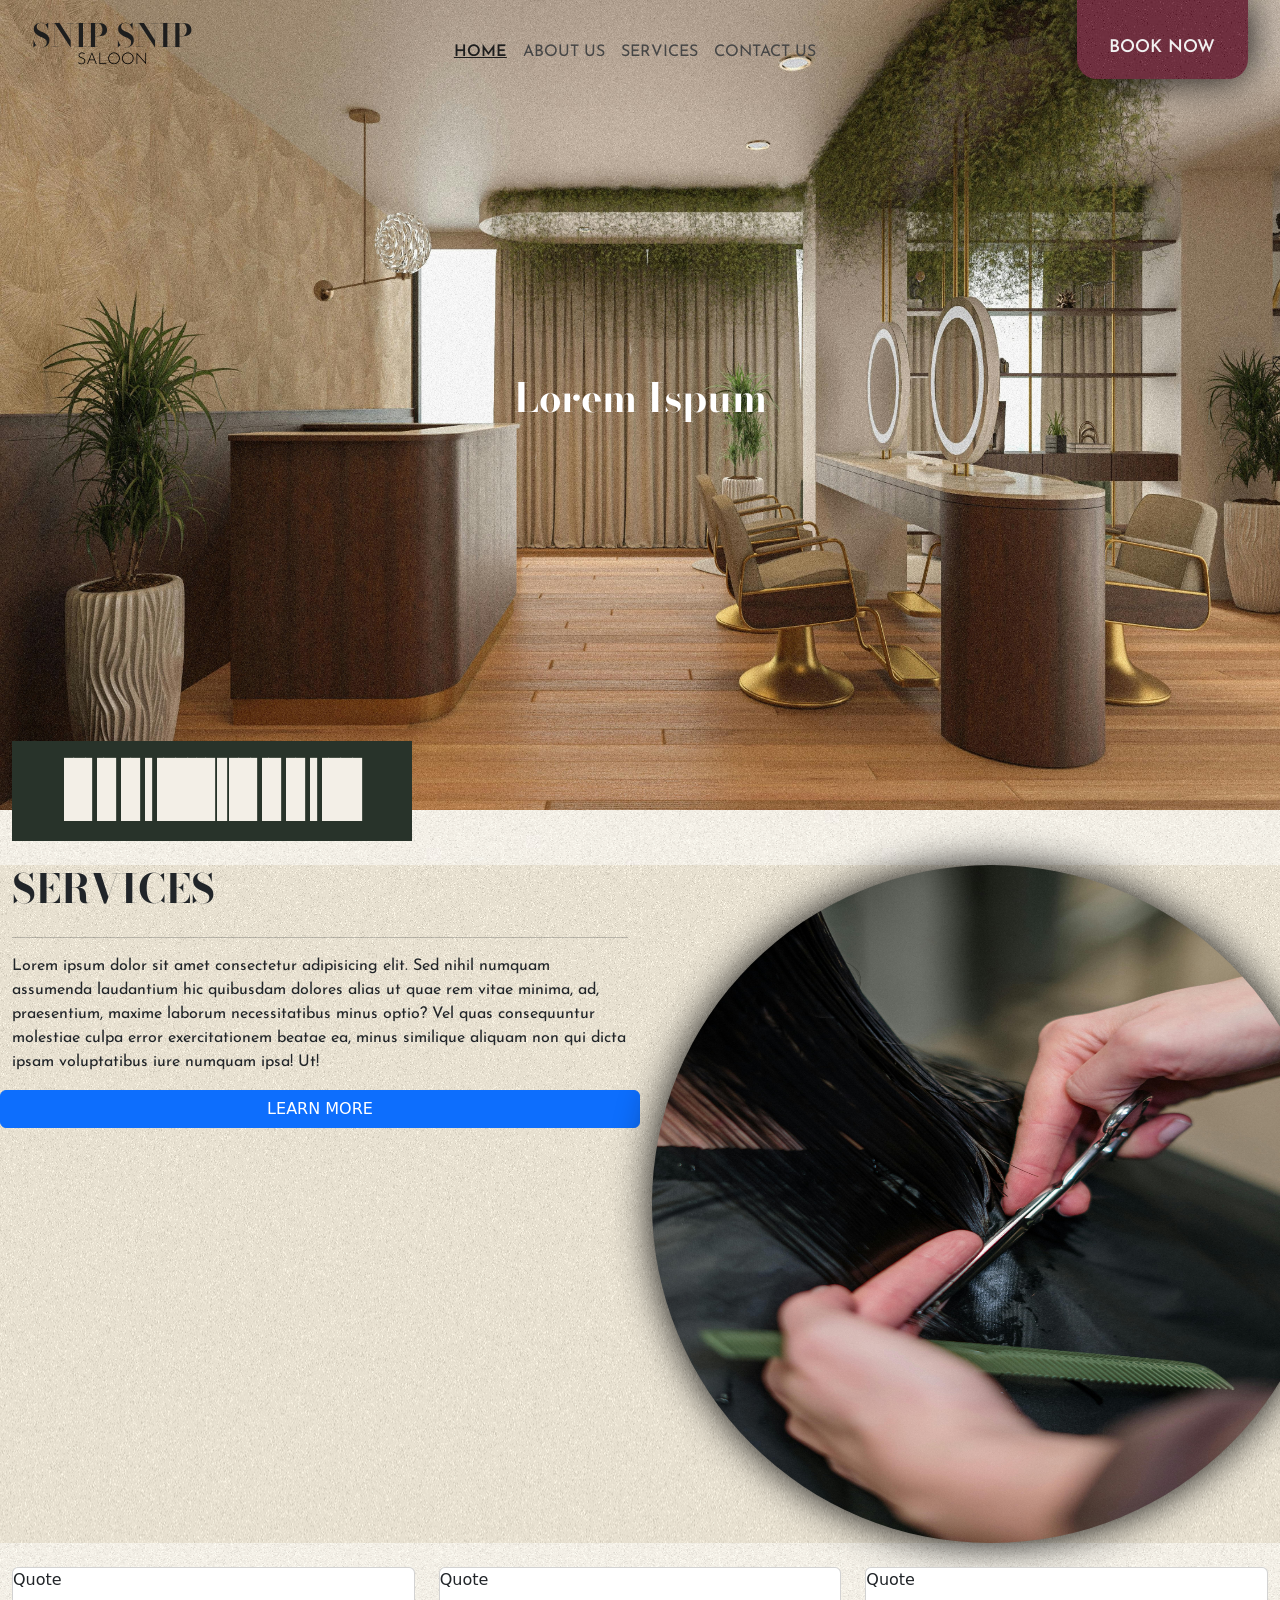
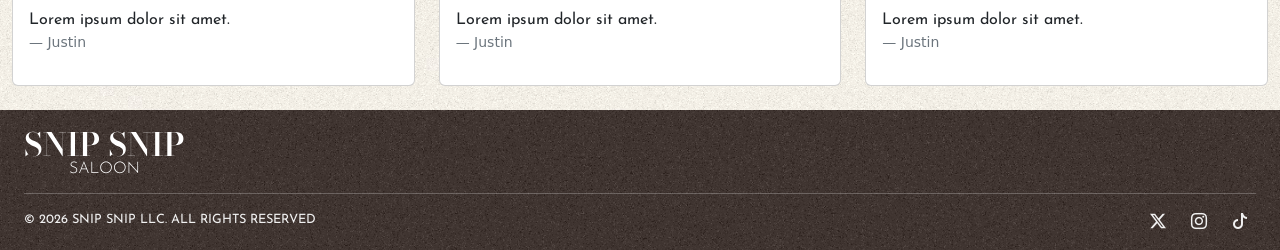
==== index.html @ 1d24a6b3 "Inital Commit" ====
<!-- Justin D. Grumal 240005134 -->
<!DOCTYPE html>
<html lang="en">
<head>
    <meta charset="UTF-8">
    <meta name="viewport" content="width=device-width, initial-scale=1.0">
    <title>Snip Snip - Home</title>
    <!-- Bootstrap  CDN -->
    <link rel="stylesheet" href="https://cdn.jsdelivr.net/npm/bootstrap@5.3.8/dist/css/bootstrap.min.css" integrity="sha384-sRIl4kxILFvY47J16cr9ZwB07vP4J8+LH7qKQnuqkuIAvNWLzeN8tE5YBujZqJLB" crossorigin="anonymous">
    <script src="https://cdn.jsdelivr.net/npm/bootstrap@5.3.8/dist/js/bootstrap.bundle.min.js" integrity="sha384-FKyoEForCGlyvwx9Hj09JcYn3nv7wiPVlz7YYwJrWVcXK/BmnVDxM+D2scQbITxI" crossorigin="anonymous"></script>
    <link rel="stylesheet" href="https://cdn.jsdelivr.net/npm/bootstrap-icons@1.13.1/font/bootstrap-icons.min.css">
    <!-- Stylesheets -->
    <link rel="stylesheet" href="./CSS/universalStylesheet.css">
    <link rel="stylesheet" href="./CSS/indexStylesheet.css">
    <!-- Google Font -->
    <link rel="stylesheet" href='https://fonts.googleapis.com/css?family=Josefin Sans'>
    <link href="https://fonts.googleapis.com/css2?family=Bodoni+Moda:ital,opsz,wght@0,6..96,400..900;1,6..96,400..900&family=Libre+Barcode+128&family=Mozilla+Headline:wght@200..700&display=swap" rel="stylesheet">
    <!-- JavaScript -->
    <script src="./JavaScript/setNav.js"></script>
</head>
<body>
    <!-- Navbar -->
    <nav class="navbar navbar-expand-lg sticky-top" id="navigationBar"></nav>
    <!-- Content -->
    <div class="container-fluid">
        <div class="row">
            <div class="col-12" id="banner">
                <h1 style="color: white;">Lorem Ispum</h1>
            </div>
        </div>
        <br>  
        <div class="row">
            <div class="col-12">
                <div id="barcodeContainer">
                    <h1 id="barcode">SNIP SNIP</h1>
                </div>
            </div>
        </div>
        <br>
        <div class="row rowBg">
            <div class="col-6">
                <div class="row">
                    <h1>SERVICES</h1>
                </div>
                <hr>
                <div class="row">
                    <p>Lorem ipsum dolor sit amet consectetur adipisicing elit. Sed nihil numquam assumenda laudantium hic quibusdam dolores alias ut quae rem vitae minima, ad, praesentium, maxime laborum necessitatibus minus optio? Vel quas consequuntur molestiae culpa error exercitationem beatae ea, minus similique aliquam non qui dicta ipsam voluptatibus iure numquam ipsa! Ut!</p>
                </div>
                <div class="row">
                    <button type="button" class="btn btn-primary">LEARN MORE</button>
                </div>
            </div>  
            <div class="col-6">
                <img src="./CSS/Images/serviceImg.jpg" class="rounded-circle" id="serviceImg">
            </div>
        </div>
        <br>
        <div class="row">
            <div class="col-4">
                <div class="card">
                    <div class="card-heaeder">Quote</div>
                    <div class="card-body">
                        <figure>
                            <blockquote class="blockquote">
                                <p>Lorem ipsum dolor sit amet.</p>
                            </blockquote>
                            <figcaption class="blockquote-footer">Justin</figcaption>
                        </figure>
                    </div>
                </div>
            </div>
            <div class="col-4">
                <div class="card">
                    <div class="card-heaeder">Quote</div>
                    <div class="card-body">
                        <figure>
                            <blockquote class="blockquote">
                                <p>Lorem ipsum dolor sit amet.</p>
                            </blockquote>
                            <figcaption class="blockquote-footer">Justin</figcaption>
                        </figure>
                    </div>
                </div>
            </div>
            <div class="col-4">
                <div class="card">
                    <div class="card-heaeder">Quote</div>
                    <div class="card-body">
                        <figure>
                            <blockquote class="blockquote">
                                <p>Lorem ipsum dolor sit amet.</p>
                            </blockquote>
                            <figcaption class="blockquote-footer">Justin</figcaption>
                        </figure>
                    </div>
                </div>
            </div>
        </div>
        <br>
        <div class="row rowBg">
            <div class="col-12">
                
            </div>
        </div>
        <!-- Footer -->
        <div class="row">
            <footer id="footer"></footer>
        </div>
    </div>
</body>
</html>
---- CSS/universalStylesheet.css ----
/* Justin D. Grumal 240005134 */
html, body{
    overflow-x: hidden;
}
body{
    background-color: #F3EFE7;
    background-image: url(./Images/bg.jpg);
    background-repeat: repeat;
}
::-webkit-scrollbar {
    display: none;
}
p, .nav-link{
    font-family: 'Josefin Sans';
    font-size: 1rem;
}
h1, h2, h3, h4, h5, h6{
    font-family: 'Bodoni Moda';
}
h1{
    font-size: 2.5rem;
    font-weight: bold;
}
.white{
    color: #f1f1f1;
}
/* Navigation bar */
.navbar{
    padding-top: 0px;
}
.navbar-brand{
    margin: 0px;
    padding-left: 20px;
}
#navLinks{
    padding-top: 25px;
}
.nav-link{
    color: #464646;
    text-align: center;
}
.nav-link:hover{
    color: #1e1e1e;
    text-decoration: underline;
}
#bookNow{
    color: #f1f1f1;
    font-size: 1.1rem;
    font-weight: 600;
    background-color: #702F3E;
    background-image: url(./Images/bg2.jpg);
    background-repeat: none;
    filter: drop-shadow(0px 0px 20px #080808);
    border-radius: 0px 0px 20px 20px;
    padding: 35px 32.685px 18px 32.685px;
}
/* Offcanvas */
.offcanvas{
    background-color: #F3EFE7;
    background-image: url(./Images/bg.jpg);
    background-repeat: repeat;
}
.offcanvas:not(.show){
    background-image: none;
}
.navbar-toggler, .navbar-toggler::after, .btn-close, .btn-close::after{
    border: none !important;
    box-shadow: none !important;
    outline: none !important;
}
/* Footer */
footer{
    background-color: #403531;
    background-image: url(./Images/bg3.jpg);
    background-size: cover;
    position: absolute;
    left: 0;
    right: 0;
    width: 100%;
    padding-top: 10px;
}
#footerLogo{
    float: left;
}
#footerText{
    font-size: 0.8rem;
}
.footer-item{
    display: inline;
    list-style: none;
    padding-right: 20px;
}
/* Animation */
.fadeExit{
    animation: fadeExit;
    animation-timeline: view();
    animation-range: exit;
}
@keyframes fadeExit{
    from {scale: 1; opacity: 1;}
    to {scale: 0.8; opacity: 0;}
}
.offcanvas-top {
    height: 40vh !important;
}
/* Media Query */
@media (max-width: 600px) {
    body{
        padding: 0px;
    }
}
---- CSS/indexStylesheet.css ----
/* Justin D. Grumal 240005134 */
body{
    background-image: url(./Images/bannerIndex_L.jpg), url(./Images/bg.jpg);
    background-repeat: no-repeat, repeat;
    background-size: 100vw 90vh;
}
#home{
    color: #1e1e1e;
    font-weight: 600;
    text-decoration: underline;
} 
#banner{
    display: flex;
    height: 70vh; 
    align-items: center; 
    justify-content: center; 
}
#barcodeContainer{
    background-color: #28332A;
    width: 400px;
    height: 100px;
    text-align: center;
    padding-top: 10px;
}
#barcode{
    font-family: "Libre Barcode 128";
    font-size: 100px;
    color: #F3EFE7;
}
.rowBg{
    background-color: #E8E0D1;
    background-image: url(./Images/bg4.jpg);
    background-repeat: repeat;
}
#serviceImg{
    width: 110%;
    height: auto;
    aspect-ratio: 1/1;
    filter: drop-shadow(0px 0px 20px #080808);
}
@media (max-width: 600px) {
    body{
        background-image: url(./Images/bannerIndex_SM.jpg);
        background-repeat: no-repeat;
        background-size: 100vw 90vh;
    }
}
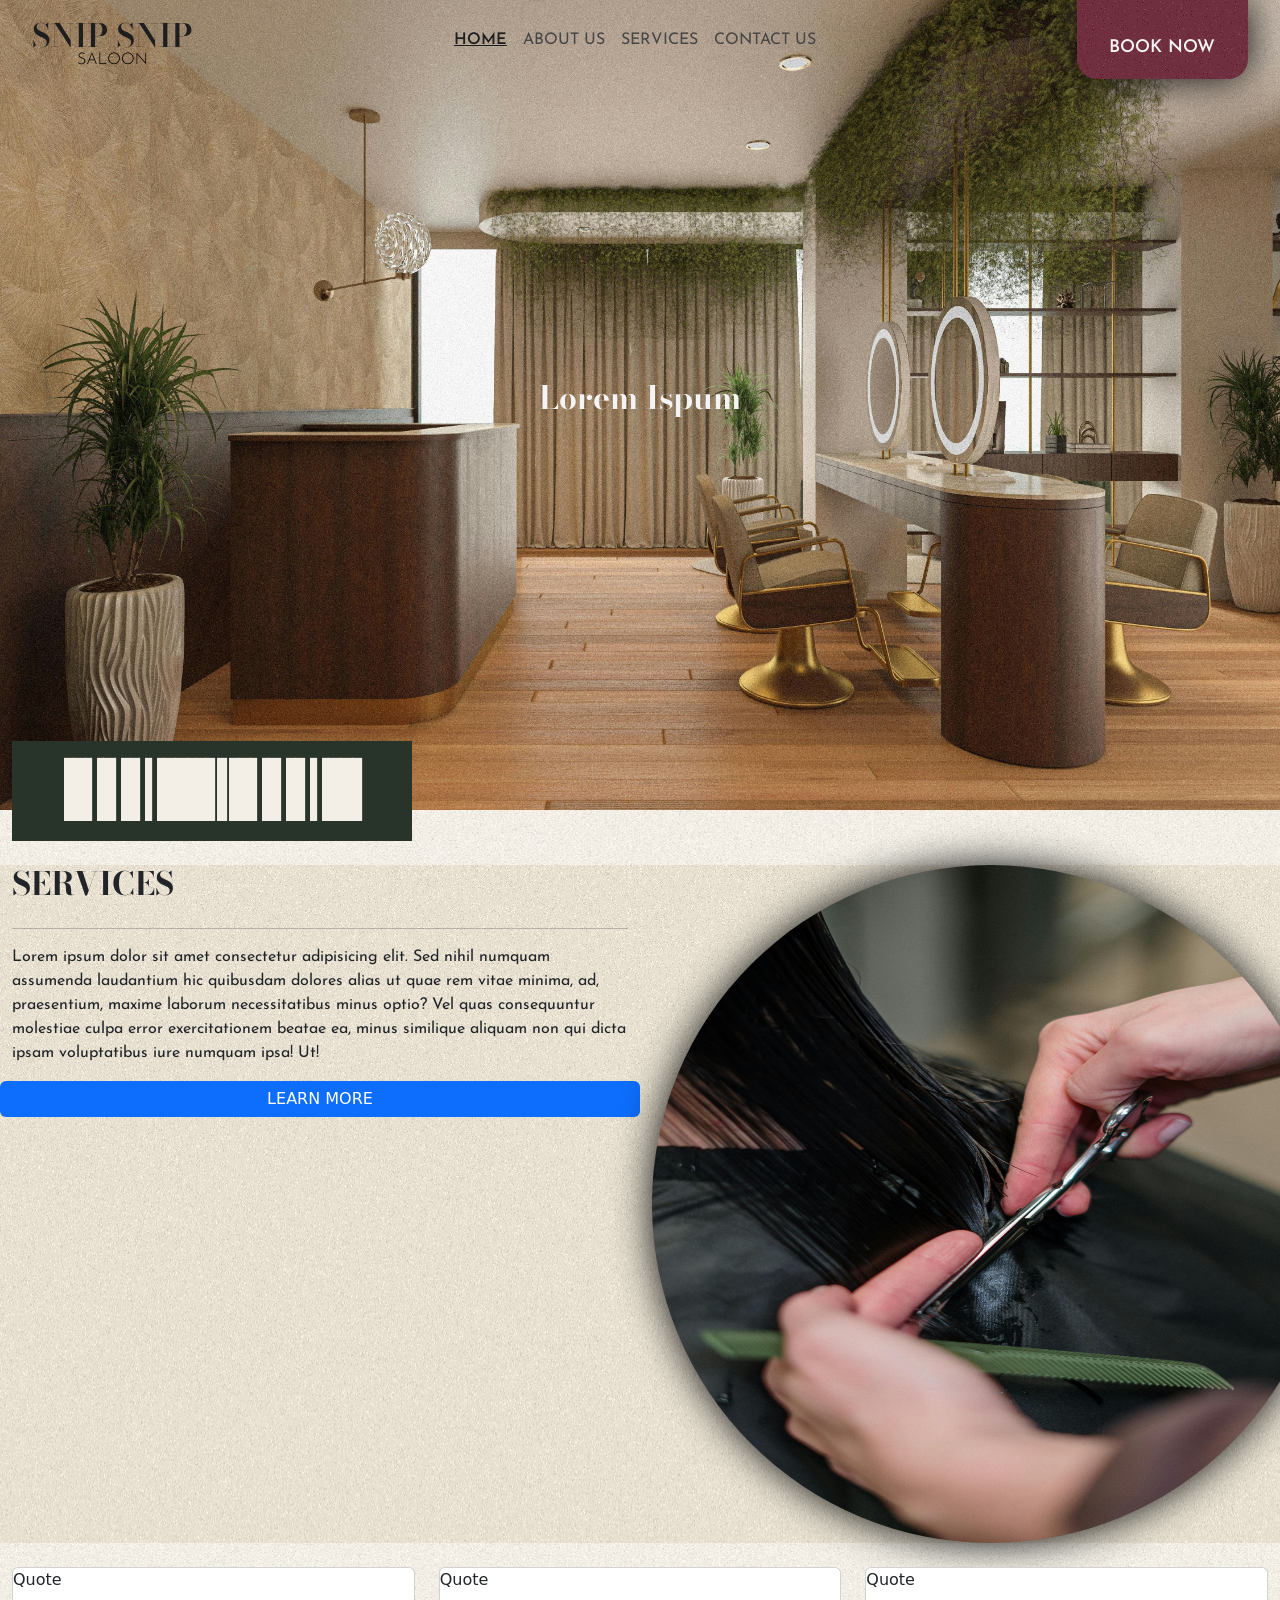
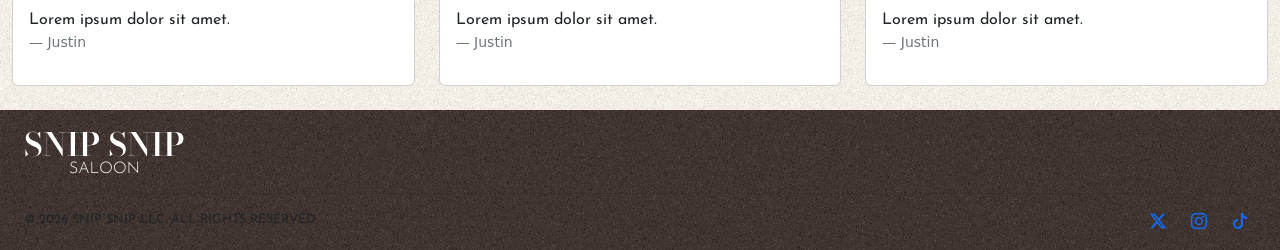
==== commit feae83b8: "Added root elements in css" ====
--- a/index.html
+++ b/index.html
@@ -5,6 +5,7 @@
     <meta charset="UTF-8">
     <meta name="viewport" content="width=device-width, initial-scale=1.0">
     <title>Snip Snip - Home</title>
+    <link rel="icon" type="FavIcon" href="./CSS/Images/FavIcon.svg">
     <!-- Bootstrap  CDN -->
     <link rel="stylesheet" href="https://cdn.jsdelivr.net/npm/bootstrap@5.3.8/dist/css/bootstrap.min.css" integrity="sha384-sRIl4kxILFvY47J16cr9ZwB07vP4J8+LH7qKQnuqkuIAvNWLzeN8tE5YBujZqJLB" crossorigin="anonymous">
     <script src="https://cdn.jsdelivr.net/npm/bootstrap@5.3.8/dist/js/bootstrap.bundle.min.js" integrity="sha384-FKyoEForCGlyvwx9Hj09JcYn3nv7wiPVlz7YYwJrWVcXK/BmnVDxM+D2scQbITxI" crossorigin="anonymous"></script>
@@ -25,7 +26,7 @@
     <div class="container-fluid">
         <div class="row">
             <div class="col-12" id="banner">
-                <h1 style="color: white;">Lorem Ispum</h1>
+                <h1 class="whiteText">Lorem Ispum</h1>
             </div>
         </div>
         <br>  
--- a/CSS/universalStylesheet.css
+++ b/CSS/universalStylesheet.css
@@ -1,59 +1,97 @@
 /* Justin D. Grumal 240005134 */
-html, body{
-    overflow-x: hidden;
+/* Custom Variables */
+:root{
+    /* Colours */
+    --textColour: #1e1e1e;
+    --textColourInactive: #464646;
+    --textColourWhite: #f4f4f4;
+    --backgroundColour: #f3efe7;
+    --primaryColour: #702f3e;
+    --secondaryColour: #403531;
+    --accentColour: #28332a;
+    --shadowColour: #323232;
+    /* Font Size */
+    --fontBase: 1rem;
+    --fontLg: 2rem;
+    --fontXlg: 3rem;
+    /* Font Family */
+    --fontFmHeading: "Bodoni Moda";
+    --fontFmText: "Josefin Sans"
+}
+/* Disables Scrollbar */
+::-webkit-scrollbar {
+    display: none;
 }
 body{
-    background-color: #F3EFE7;
+    background-color: var(--backgroundColour);
     background-image: url(./Images/bg.jpg);
     background-repeat: repeat;
 }
-::-webkit-scrollbar {
-    display: none;
+/* Center column */
+.center{
+    display: flex;
+    justify-content: center; /* Horizontal centering */
+    align-items: center;     /* Vertical centering */
 }
+
+/* Font */
 p, .nav-link{
-    font-family: 'Josefin Sans';
-    font-size: 1rem;
+    font-family: var(--fontFmText);
+    font-size: var(--fontBase);
 }
 h1, h2, h3, h4, h5, h6{
-    font-family: 'Bodoni Moda';
+    font-family: var(--fontFmHeading);
+    font-weight: bold;
 }
 h1{
-    font-size: 2.5rem;
-    font-weight: bold;
+    font-size: var(--fontLg);
 }
-.white{
-    color: #f1f1f1;
+.whiteText{
+    color: var(--textColourWhite);
 }
+
+/* Button */
+.btn {
+   border: none !important;
+}
+.btn:focus, .btn:active {
+   outline: none !important;
+   box-shadow: none !important;
+}
+
 /* Navigation bar */
-.navbar{
+/* Nav Container */
+.navbar{ 
     padding-top: 0px;
 }
+/* Nav Logo */
 .navbar-brand{
     margin: 0px;
-    padding-left: 20px;
-}
-#navLinks{
-    padding-top: 25px;
+    padding: 0px 0px 0px 20px;
 }
 .nav-link{
-    color: #464646;
+    color: var(--textColourInactive);
     text-align: center;
+    display: inline-block;
 }
 .nav-link:hover{
-    color: #1e1e1e;
+    color: var(--textColour);
     text-decoration: underline;
 }
 #bookNow{
-    color: #f1f1f1;
+    background-color: var(--primaryColour);
+    background-image: url(./Images/bg2.jpg);
+    background-repeat: none;
+    
+    color: var(--textColourWhite);
     font-size: 1.1rem;
     font-weight: 600;
-    background-color: #702F3E;
-    background-image: url(./Images/bg2.jpg);
-    background-repeat: none;
+    
     filter: drop-shadow(0px 0px 20px #080808);
     border-radius: 0px 0px 20px 20px;
     padding: 35px 32.685px 18px 32.685px;
 }
+
 /* Offcanvas */
 .offcanvas{
     background-color: #F3EFE7;
@@ -68,6 +106,7 @@
     box-shadow: none !important;
     outline: none !important;
 }
+
 /* Footer */
 footer{
     background-color: #403531;
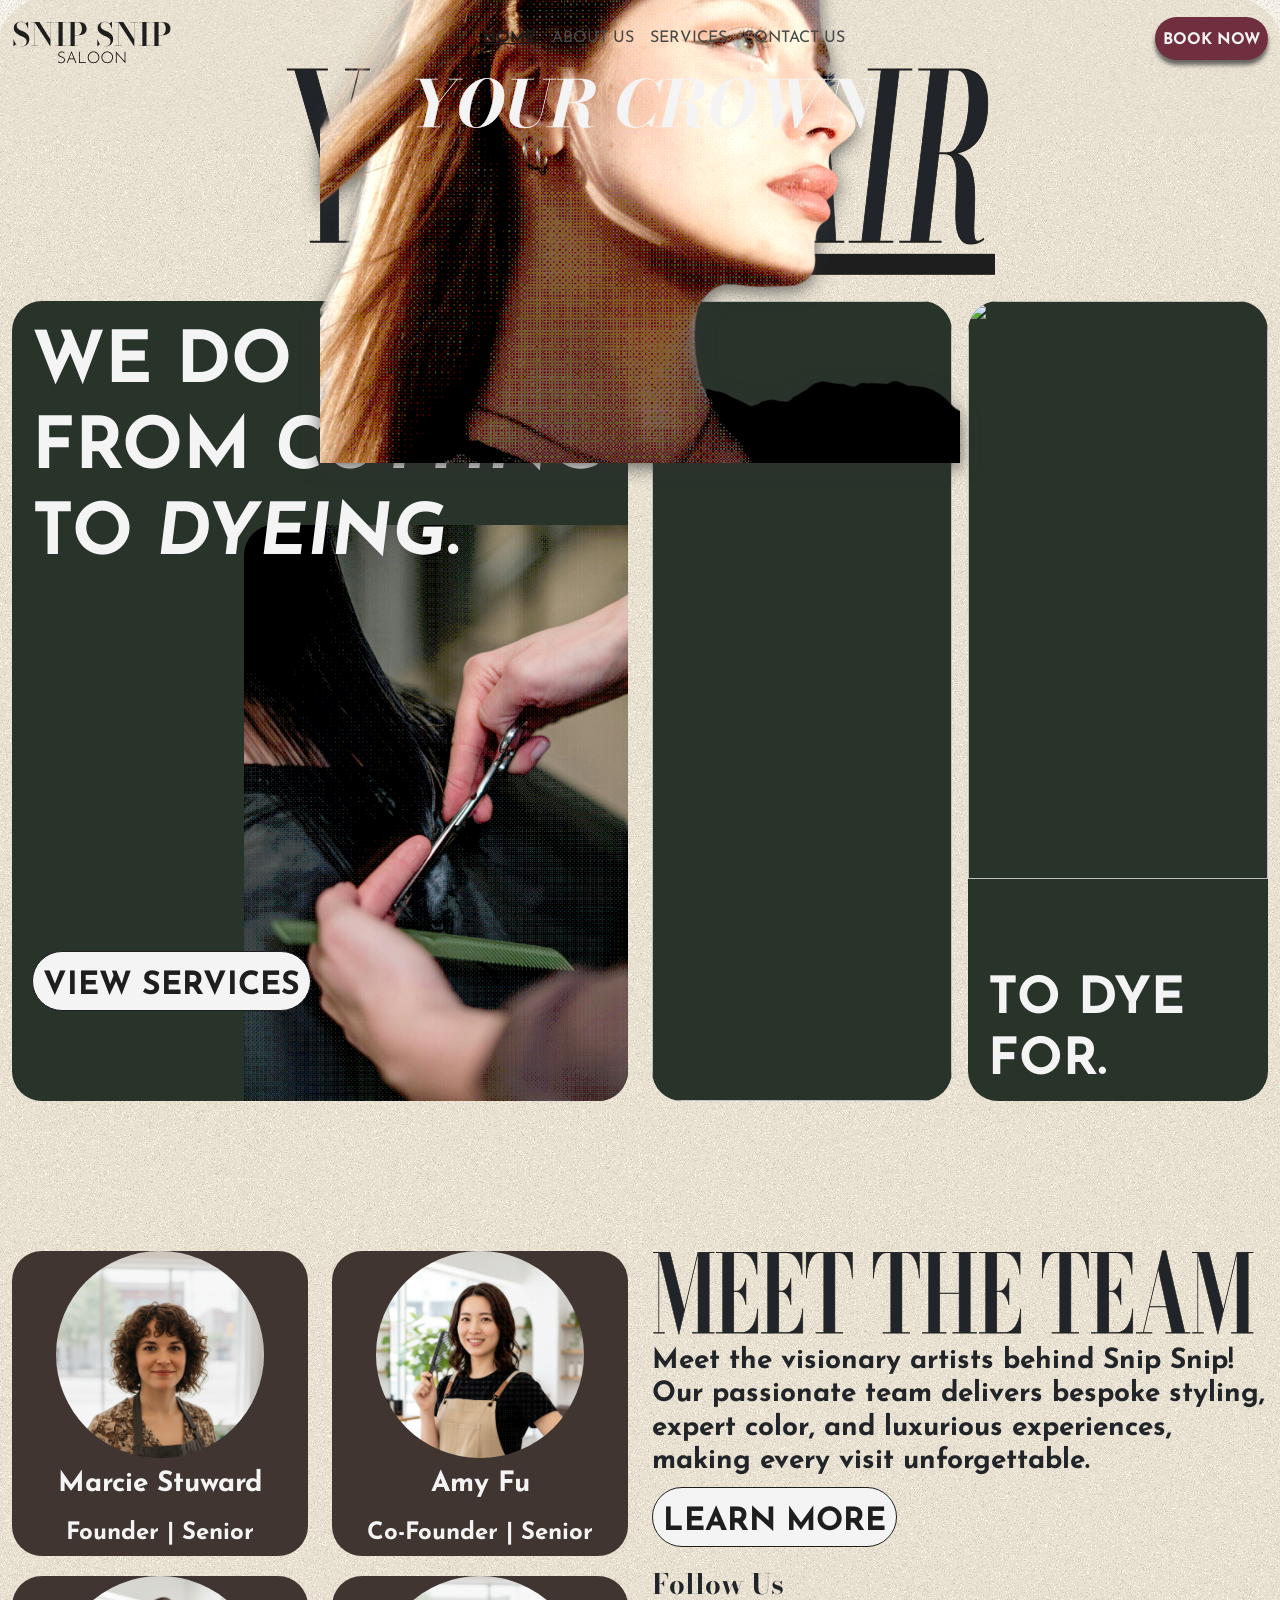
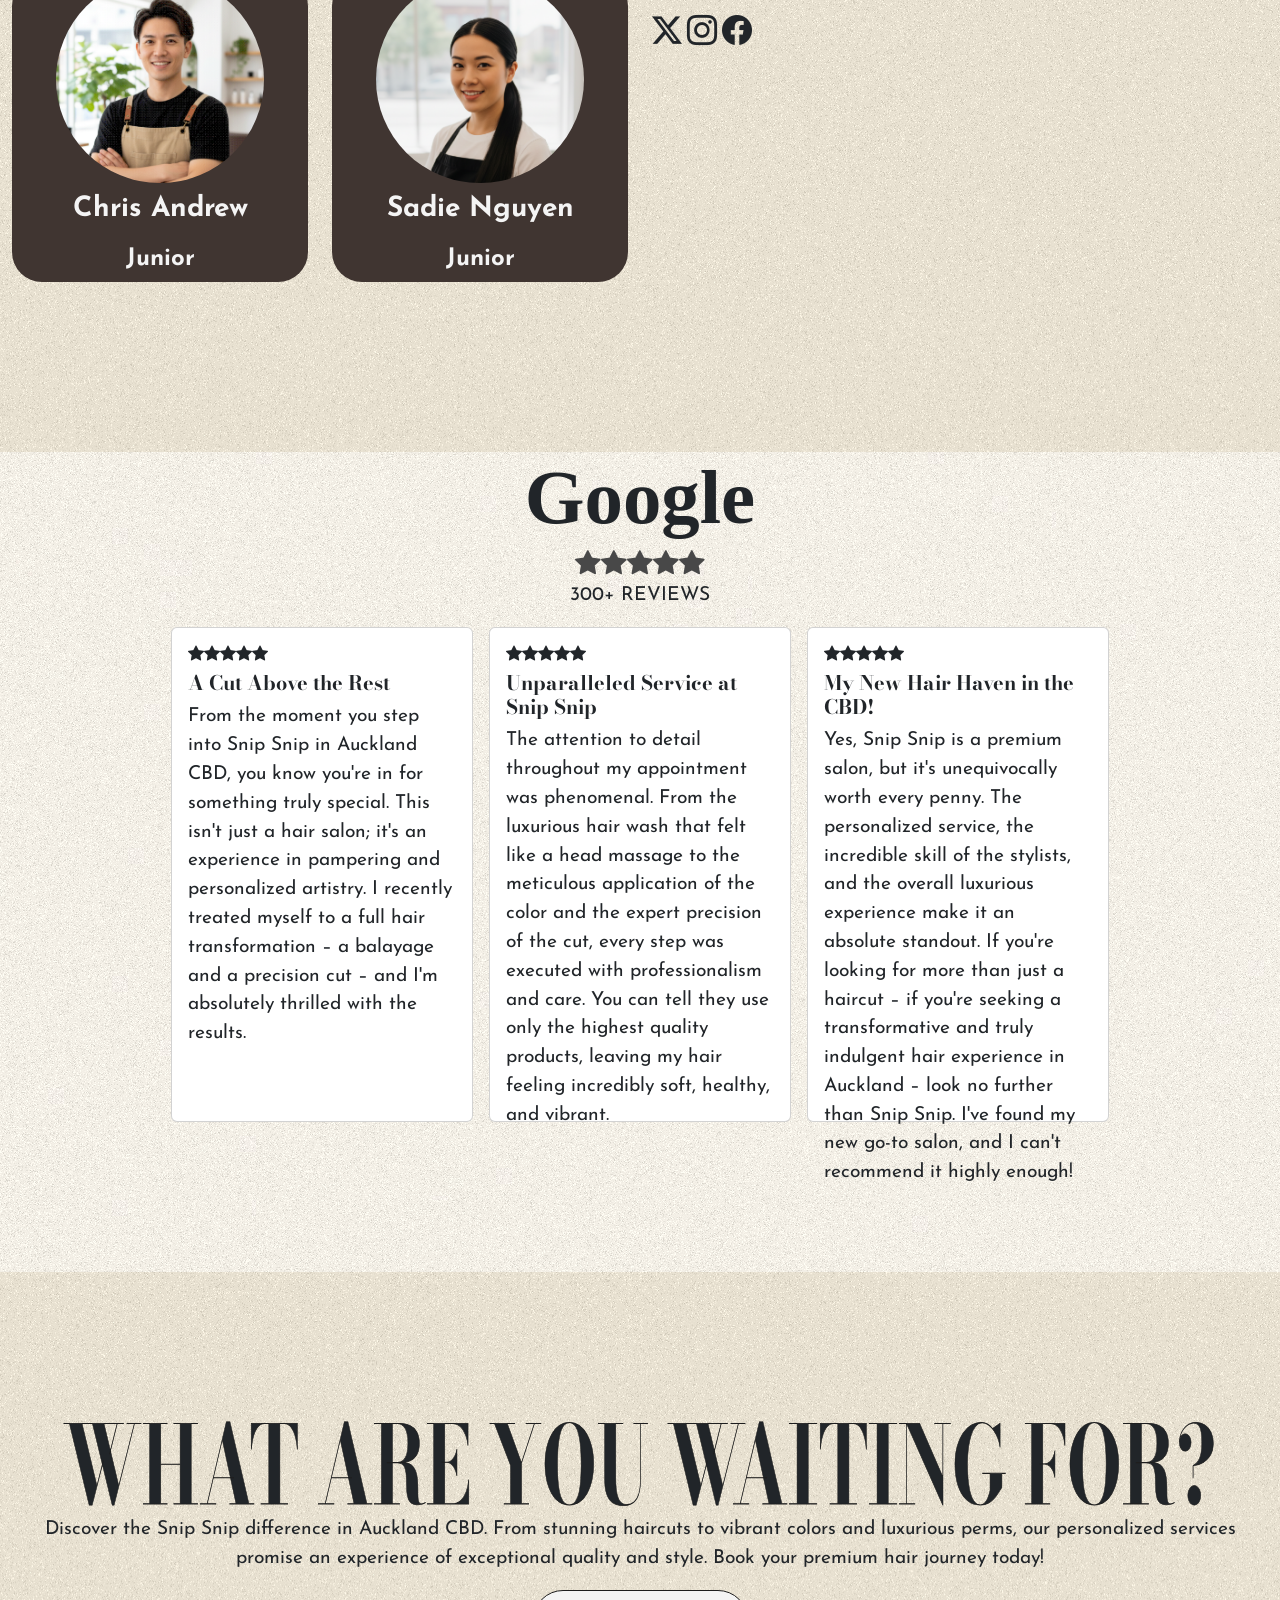
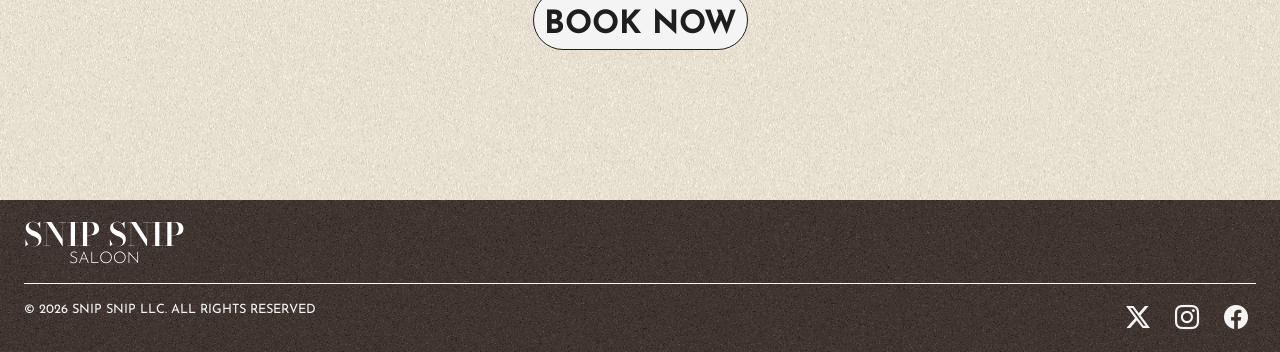
==== commit fd8d8175: "Added more pages" ====
--- a/index.html
+++ b/index.html
@@ -10,97 +10,161 @@
     <link rel="stylesheet" href="https://cdn.jsdelivr.net/npm/bootstrap@5.3.8/dist/css/bootstrap.min.css" integrity="sha384-sRIl4kxILFvY47J16cr9ZwB07vP4J8+LH7qKQnuqkuIAvNWLzeN8tE5YBujZqJLB" crossorigin="anonymous">
     <script src="https://cdn.jsdelivr.net/npm/bootstrap@5.3.8/dist/js/bootstrap.bundle.min.js" integrity="sha384-FKyoEForCGlyvwx9Hj09JcYn3nv7wiPVlz7YYwJrWVcXK/BmnVDxM+D2scQbITxI" crossorigin="anonymous"></script>
     <link rel="stylesheet" href="https://cdn.jsdelivr.net/npm/bootstrap-icons@1.13.1/font/bootstrap-icons.min.css">
+    <!-- JQuery CDN -->
+    <script src="https://ajax.googleapis.com/ajax/libs/jquery/3.7.1/jquery.min.js"></script>
+    <!-- Google Font -->
+    <link rel="stylesheet" href='https://fonts.googleapis.com/css?family=Josefin Sans'>
+    <link href="https://fonts.googleapis.com/css2?family=Bodoni+Moda:ital,opsz,wght@0,6..96,400..900;1,6..96,400..900&family=Libre+Barcode+128&family=Mozilla+Headline:wght@200..700&display=swap" rel="stylesheet">
+    <link href="https://fonts.googleapis.com/css2?family=Google+Sans:ital,opsz,wght@0,17..18,400..700;1,17..18,400..700&family=Mozilla+Headline:wght@200..700&display=swap" rel="stylesheet">
     <!-- Stylesheets -->
     <link rel="stylesheet" href="./CSS/universalStylesheet.css">
     <link rel="stylesheet" href="./CSS/indexStylesheet.css">
-    <!-- Google Font -->
-    <link rel="stylesheet" href='https://fonts.googleapis.com/css?family=Josefin Sans'>
-    <link href="https://fonts.googleapis.com/css2?family=Bodoni+Moda:ital,opsz,wght@0,6..96,400..900;1,6..96,400..900&family=Libre+Barcode+128&family=Mozilla+Headline:wght@200..700&display=swap" rel="stylesheet">
     <!-- JavaScript -->
     <script src="./JavaScript/setNav.js"></script>
+    <script src="./JavaScript/hideNav.js"></script>
 </head>
 <body>
     <!-- Navbar -->
-    <nav class="navbar navbar-expand-lg sticky-top" id="navigationBar"></nav>
+    <nav class="navbar navbar-expand-lg sticky-top autohide" id="navigationBar"></nav> 
     <!-- Content -->
     <div class="container-fluid">
+        <!-- Banner -->
         <div class="row">
-            <div class="col-12" id="banner">
-                <h1 class="whiteText">Lorem Ispum</h1>
-            </div>
-        </div>
-        <br>  
-        <div class="row">
-            <div class="col-12">
-                <div id="barcodeContainer">
-                    <h1 id="barcode">SNIP SNIP</h1>
+            <div class="col-12 center" id="bannerContainer">
+                <img src="./CSS/Images/heroBg.png" class="animationZoom"> 
+                <img src="./CSS/Images/heroFg.png" class="animationZoom" id="fg">
+                <div id="backdrop">
+                    <img src="./CSS/Images/bg4.jpg">
+                </div>
+                <div id="heroTextContainer">
+                    <h1 class="text-uppercase animationZoom" id="heroText">Your <span id="heroTextDecal">hair</span></h1>
+                </div>
+                <div id="heroTextContainer2">
+                    <h1 class="text-uppercase animationZoom" id="heroText2">Your crown</h1>
                 </div>
             </div>
         </div>
-        <br>
-        <div class="row rowBg">
-            <div class="col-6">
-                <div class="row">
-                    <h1>SERVICES</h1>
-                </div>
-                <hr>
-                <div class="row">
-                    <p>Lorem ipsum dolor sit amet consectetur adipisicing elit. Sed nihil numquam assumenda laudantium hic quibusdam dolores alias ut quae rem vitae minima, ad, praesentium, maxime laborum necessitatibus minus optio? Vel quas consequuntur molestiae culpa error exercitationem beatae ea, minus similique aliquam non qui dicta ipsam voluptatibus iure numquam ipsa! Ut!</p>
-                </div>
-                <div class="row">
-                    <button type="button" class="btn btn-primary">LEARN MORE</button>
-                </div>
-            </div>  
-            <div class="col-6">
-                <img src="./CSS/Images/serviceImg.jpg" class="rounded-circle" id="serviceImg">
-            </div>
-        </div>
-        <br>
-        <div class="row">
-            <div class="col-4">
-                <div class="card">
-                    <div class="card-heaeder">Quote</div>
-                    <div class="card-body">
-                        <figure>
-                            <blockquote class="blockquote">
-                                <p>Lorem ipsum dolor sit amet.</p>
-                            </blockquote>
-                            <figcaption class="blockquote-footer">Justin</figcaption>
-                        </figure>
-                    </div>
+        <!-- Services -->
+        <div class="row gy-3" id="serviceContainer">
+            <div class="col-md-6 animationFade">
+                <div class="serviceCard">
+                    <h1 class="text-uppercase serviceCardText">We do it all. From <span class="fst-italic">cutting</span> to <span class="fst-italic">dyeing</span>.</h1>
+                    <button class="text-uppercase" id="serviceBtn">View services</button>
+                    <img src="./CSS/Images/s.png" id="serviceImg">
                 </div>
             </div>
-            <div class="col-4">
-                <div class="card">
-                    <div class="card-heaeder">Quote</div>
-                    <div class="card-body">
-                        <figure>
-                            <blockquote class="blockquote">
-                                <p>Lorem ipsum dolor sit amet.</p>
-                            </blockquote>
-                            <figcaption class="blockquote-footer">Justin</figcaption>
-                        </figure>
-                    </div>
-                </div>
-            </div>
-            <div class="col-4">
-                <div class="card">
-                    <div class="card-heaeder">Quote</div>
-                    <div class="card-body">
-                        <figure>
-                            <blockquote class="blockquote">
-                                <p>Lorem ipsum dolor sit amet.</p>
-                            </blockquote>
-                            <figcaption class="blockquote-footer">Justin</figcaption>
-                        </figure>
+            <div class="col-md-6 animationFade">
+                <div class="row gx-3">
+                    <div class="col-6">
+                        <div class="serviceCard">
+                            <h1 class="text-uppercase"></h1>
+                            <img src="./CSS/Images/serviceImg2.png" id="serviceImg2">
+                        </div>
+                    </div>  
+                    <div class="col-6">
+                        <div class="serviceCard">
+                            <h2 class="text-uppercase serviceCardText" id="serviceCardText3">To dye for.</h2>
+                            <img src="./CSS/Images/serviceImg3.png" id="serviceImg3"> 
+                        </div>
                     </div>
                 </div>
             </div>
         </div>
-        <br>
-        <div class="row rowBg">
-            <div class="col-12">
-                
+        <!-- About Us -->
+        <div class="row gy-3" id="aboutusContainer">
+            <div class="col-md-6 animationFade">
+                <div class="row">
+                    <div class="col-6">
+                        <div class="aboutusCard centerCol">
+                            <img src="./CSS/Images/marcieHairdresser.png" class="rounded-circle aboutusImg">
+                            <h3 class="aboutusText">Marcie Stuward</h3>
+                            <h4 class="aboutusText">Founder | Senior</h4>
+                        </div>
+                    </div>
+                    <div class="col-6">
+                        <div class="aboutusCard centerCol">
+                            <img src="./CSS/Images/amyHairdresser.png" class="rounded-circle aboutusImg">
+                            <h3 class="aboutusText">Amy Fu</h3>
+                            <h4 class="aboutusText">Co-Founder | Senior</h4>
+                        </div>
+                    </div>
+                </div>
+                <div class="row">
+                    <div class="col-6">
+                        <div class="aboutusCard centerCol">
+                            <img src="./CSS/Images/chrisHairdresser.png" class="rounded-circle aboutusImg">
+                            <h3 class="aboutusText">Chris Andrew</h3>
+                            <h4 class="aboutusText">Junior</h4>
+                        </div>
+                    </div>
+                    <div class="col-6">
+                        <div class="aboutusCard centerCol">
+                            <img src="./CSS/Images/sadieHairdresser.png" class="rounded-circle aboutusImg">
+                            <h3 class="aboutusText">Sadie Nguyen</h3>
+                            <h4 class="aboutusText">Junior</h4>
+                        </div>    
+                    </div>
+                </div>
+            </div>
+            <div class="col-md-6 animationFade" id="aboutUsContentContainer">
+                <h1 class="text-uppercase thicker stretch">Meet the team</h1>
+                <h3 id="aboutusText">Meet the visionary artists behind Snip Snip! Our passionate team delivers bespoke styling, expert color, and luxurious experiences, making every visit unforgettable.</h3>
+                <button class="text-uppercase button">Learn more</button>
+                <div id="mediaContainer">
+                    <h3>Follow Us</h3>
+                    <i class="bi bi-twitter-x logo"></i>
+                    <i class="bi bi-instagram logo"></i>
+                    <i class="bi bi-facebook logo"></i>
+                </div>
+            </div>
+        </div>
+        <!-- Reviews -->
+        <div class="row" id="reviewContainer">
+            <div class="col-12 animationFade">
+                <div class="centerCol">
+                    <h1 id="googleLogo">Google</h1>
+                    <span class="star"><i class="bi bi-star-fill"></i><i class="bi bi-star-fill"></i><i class="bi bi-star-fill"></i><i class="bi bi-star-fill"></i><i class="bi bi-star-fill"></i></span>
+                    <p class="text-uppercase">300+ reviews</p>
+                </div>
+                <div class="row g-3 center">
+                    <div class="col-lg-3">
+                        <div class="card">
+                            <div class="card-body">
+                                <h6 class="card-title"><i class="bi bi-star-fill"></i><i class="bi bi-star-fill"></i><i class="bi bi-star-fill"></i><i class="bi bi-star-fill"></i><i class="bi bi-star-fill"></i></h6>
+                                <h5>A Cut Above the Rest</h5>
+                                <p class="card-text">From the moment you step into Snip Snip in Auckland CBD, you know you're in for something truly special. This isn't just a hair salon; it's an experience in pampering and personalized artistry. I recently treated myself to a full hair transformation – a balayage and a precision cut – and I'm absolutely thrilled with the results.</p>
+                            </div>
+                        </div>
+                    </div>
+                    <div class="col-lg-3">
+                        <div class="card">
+                            <div class="card-body">
+                                <h6 class="card-title"><i class="bi bi-star-fill"></i><i class="bi bi-star-fill"></i><i class="bi bi-star-fill"></i><i class="bi bi-star-fill"></i><i class="bi bi-star-fill"></i></h6>
+                                <h5>Unparalleled Service at Snip Snip</h5>
+                                <p class="card-text">The attention to detail throughout my appointment was phenomenal. From the luxurious hair wash that felt like a head massage to the meticulous application of the color and the expert precision of the cut, every step was executed with professionalism and care. You can tell they use only the highest quality products, leaving my hair feeling incredibly soft, healthy, and vibrant.</p>
+                            </div>
+                        </div>
+                    </div>
+                    <div class="col-lg-3">
+                        <div class="card">
+                            <div class="card-body">
+                                <h6 class="card-title"><i class="bi bi-star-fill"></i><i class="bi bi-star-fill"></i><i class="bi bi-star-fill"></i><i class="bi bi-star-fill"></i><i class="bi bi-star-fill"></i></h6>
+                                <h5>My New Hair Haven in the CBD!   </h5>
+                                <p class="card-text">Yes, Snip Snip is a premium salon, but it's unequivocally worth every penny. The personalized service, the incredible skill of the stylists, and the overall luxurious experience make it an absolute standout. If you're looking for more than just a haircut – if you're seeking a transformative and truly indulgent hair experience in Auckland – look no further than Snip Snip. I've found my new go-to salon, and I can't recommend it highly enough!</p>
+                            </div>
+                        </div>
+                    </div>
+                </div>
+            </div>
+        </div>
+        <!-- Call to Action -->
+        <div class="row" id="coaContainer">
+            <div class="col-12 animationFade">
+                <div class="centerCol">
+                    <h1 class="text-uppercase thicker stretch">What are you waiting for?</h1>
+                    <p style="text-align: center;"> Discover the Snip Snip difference in Auckland CBD. From stunning haircuts to vibrant colors and luxurious perms, our personalized services promise an experience of exceptional quality and style. Book your premium hair journey today!</p>
+                    <button class="text-uppercase button">Book Now</button>
+                </div>
             </div>
         </div>
         <!-- Footer -->
@@ -108,5 +172,7 @@
             <footer id="footer"></footer>
         </div>
     </div>
+    </div>
+    
 </body>
 </html>
--- a/CSS/universalStylesheet.css
+++ b/CSS/universalStylesheet.css
@@ -1,18 +1,20 @@
 /* Justin D. Grumal 240005134 */
-/* Custom Variables */
+/* Custom Variables */  
 :root{
     /* Colours */
     --textColour: #1e1e1e;
-    --textColourInactive: #464646;
+    --textColourInactive: #484848;
     --textColourWhite: #f4f4f4;
     --backgroundColour: #f3efe7;
+    --backgroundVariant1Colour: #E8E0D1;
     --primaryColour: #702f3e;
     --secondaryColour: #403531;
     --accentColour: #28332a;
-    --shadowColour: #323232;
+    --shadowColour: #323232b5;
     /* Font Size */
-    --fontBase: 1rem;
-    --fontLg: 2rem;
+    --fontBase: clamp(1rem,1.5vw,1.5rem);
+    --fontMd: clamp(30px, 4vw, 10rem);
+    --fontLg: clamp(40px, 5.6vw, 10rem);
     --fontXlg: 3rem;
     /* Font Family */
     --fontFmHeading: "Bodoni Moda";
@@ -21,6 +23,14 @@
 /* Disables Scrollbar */
 ::-webkit-scrollbar {
     display: none;
+}
+html, body{
+    max-width: 100%;
+}
+@media (max-width: 600px) {
+    body{
+        padding: 0px;
+    }
 }
 body{
     background-color: var(--backgroundColour);
@@ -33,11 +43,20 @@
     justify-content: center; /* Horizontal centering */
     align-items: center;     /* Vertical centering */
 }
-
+.centerCol{
+    display: flex;
+    flex-direction: column;
+    justify-content: center; /* Horizontal centering */
+    align-items: center;     /* Vertical centering */
+}
+hr{
+    border: none;
+    border-top: 1px solid #fff;
+    opacity: 1;
+}
 /* Font */
 p, .nav-link{
     font-family: var(--fontFmText);
-    font-size: var(--fontBase);
 }
 h1, h2, h3, h4, h5, h6{
     font-family: var(--fontFmHeading);
@@ -46,31 +65,72 @@
 h1{
     font-size: var(--fontLg);
 }
+h2{
+    font-size: var(--fontMd);
+}
+p{
+    font-size: var(--fontBase);
+}
 .whiteText{
     color: var(--textColourWhite);
 }
-
+.thicker{
+    -webkit-text-stroke: .5px var(--textColour);
+}
+.whiteThicker{
+    -webkit-text-stroke: .5px var(--textColourWhite);
+}
+.stretch{
+    transform: scaleY(1.5);
+}
+.logo{
+    font-size: 30px;
+}
 /* Button */
+.button{
+    color: var(--textColour);
+    font-family: var(--fontFmText);
+    font-size: clamp(1rem,5vw,2rem);
+    font-weight: bold;
+
+    background-color: var(--textColourWhite);
+    border: 1px solid var(--textColour);
+    border-radius: 50px;
+    padding: 10px 10px 0px 10px;
+}
 .btn {
-   border: none !important;
+    border: none !important;
+    border-radius: 0.375rem;
+    transition: transform 0.1s ease-out;
 }
 .btn:focus, .btn:active {
-   outline: none !important;
-   box-shadow: none !important;
-}
+    outline: none !important;
+    box-shadow: none !important;
+}
+.btn:hover{
+    transform: scale(1.1);
+    transition: transform 0.3s ease-in;
+}   
 
 /* Navigation bar */
 /* Nav Container */
 .navbar{ 
-    padding-top: 0px;
+    padding-top: 10px;
 }
 /* Nav Logo */
 .navbar-brand{
     margin: 0px;
-    padding: 0px 0px 0px 20px;
+    padding: 0px;
+}
+#navbarLogo{
+    width: clamp(111.63px,26vw,10rem);
+    height: auto;
+    min-width: 111.63px;
+    min-height: 43px;
 }
 .nav-link{
     color: var(--textColourInactive);
+    font-size: 1rem;
     text-align: center;
     display: inline-block;
 }
@@ -79,6 +139,21 @@
     text-decoration: underline;
 }
 #bookNow{
+    background-color: var(--primaryColour);
+    color: var(--textColourWhite);
+    font-weight: bold;
+    border-radius: 30px;
+    filter: drop-shadow(0px 5px 2px var(--shadowColour));
+    padding: 11px 8px 8px 8px;
+    transition: transform 0.1s ease-out, filter 0.1s ease-out;
+}
+#bookNow:hover{
+    text-decoration: none;
+    filter: drop-shadow(0px 7px 4px var(--shadowColour));
+    transform: scale(1.05);
+    transition: transform 0.3s ease-in, filter 0.3s ease-in;
+}
+/* #bookNow{
     background-color: var(--primaryColour);
     background-image: url(./Images/bg2.jpg);
     background-repeat: none;
@@ -87,14 +162,14 @@
     font-size: 1.1rem;
     font-weight: 600;
     
-    filter: drop-shadow(0px 0px 20px #080808);
+    filter: drop-shadow(0px 0px 20px var(--shadowColour));
     border-radius: 0px 0px 20px 20px;
     padding: 35px 32.685px 18px 32.685px;
-}
+} */
 
 /* Offcanvas */
 .offcanvas{
-    background-color: #F3EFE7;
+    background-color: var(--backgroundColour);
     background-image: url(./Images/bg.jpg);
     background-repeat: repeat;
 }
@@ -106,10 +181,21 @@
     box-shadow: none !important;
     outline: none !important;
 }
-
+/* Navigation hide */
+.autohide {
+  width: 100%;
+  z-index: 1030; 
+  transition: transform 0.3s ease-in-out;
+}
+.scrolled-down {
+  transform: translateY(-100%);
+}
+.scrolled-up {
+  transform: translateY(0);
+}
 /* Footer */
 footer{
-    background-color: #403531;
+    background-color: var(--secondaryColour);
     background-image: url(./Images/bg3.jpg);
     background-size: cover;
     position: absolute;
@@ -118,8 +204,9 @@
     width: 100%;
     padding-top: 10px;
 }
-#footerLogo{
-    float: left;
+.footerIcon{
+    color: var(--textColourWhite);
+    font-size: 1.5rem;
 }
 #footerText{
     font-size: 0.8rem;
@@ -129,7 +216,17 @@
     list-style: none;
     padding-right: 20px;
 }
+
 /* Animation */
+.animationFade{
+    animation: fade;
+    animation-timeline: view();
+    animation-range: entry;
+}
+@keyframes fade{
+    from {scale: 0.8; opacity: 0;}
+    to {scale: 1; opacity: 1;}
+}
 .fadeExit{
     animation: fadeExit;
     animation-timeline: view();
@@ -139,12 +236,20 @@
     from {scale: 1; opacity: 1;}
     to {scale: 0.8; opacity: 0;}
 }
-.offcanvas-top {
-    height: 40vh !important;
-}
-/* Media Query */
-@media (max-width: 600px) {
-    body{
-        padding: 0px;
-    }
-}+
+.animationZoom {
+  animation: fade 1s ease-out forwards;
+}
+
+@keyframes zoomIn {
+  from {
+    transform: scale(0);
+    opacity: 0;
+  }
+  to {
+    transform: scale(1);
+    opacity: 1;
+  }
+}
+
+
--- a/CSS/indexStylesheet.css
+++ b/CSS/indexStylesheet.css
@@ -1,48 +1,181 @@
 /* Justin D. Grumal 240005134 */
-body{
-    background-image: url(./Images/bannerIndex_L.jpg), url(./Images/bg.jpg);
-    background-repeat: no-repeat, repeat;
-    background-size: 100vw 90vh;
-}
+/* Navigation Bar */
 #home{
-    color: #1e1e1e;
-    font-weight: 600;
+    color: var(--textColour);
+    font-weight: bold;
     text-decoration: underline;
 } 
-#banner{
-    display: flex;
-    height: 70vh; 
-    align-items: center; 
-    justify-content: center; 
+/* Banner */
+#bannerContainer{
+    position: relative;
+    width: 100%;
+    height: auto;
+    margin-top: 60px;
 }
-#barcodeContainer{
-    background-color: #28332A;
-    width: 400px;
-    height: 100px;
-    text-align: center;
-    padding-top: 10px;
+#bannerContainer img{
+    width: clamp(400px, 50vw, 700px);
+    height: auto; 
 }
-#barcode{
-    font-family: "Libre Barcode 128";
-    font-size: 100px;
-    color: #F3EFE7;
+#fg{
+    position: absolute;
+    z-index: 1;
+    filter: drop-shadow(0px 5px 9px var(--shadowColour));
 }
-.rowBg{
-    background-color: #E8E0D1;
+#backdrop{
+    position: absolute;
+    z-index: -1;
+    bottom: 0;
+}
+#backdrop img{
+    width: 100vw;
+    height: 18vw;
+    border-radius: 100% 100% 0 0;
+}
+/* Hero text */
+#heroTextContainer{
+    position: absolute;
+    z-index: 0;
+    top: -20px;
+}
+#heroText{
+    font-size: clamp(40px, 6vw, 10rem);
+    transform: scaleY(3) scaleX(1.5);
+    -webkit-text-stroke: .5px var(--textColour);
+    letter-spacing: 2px;
+}
+#heroTextDecal{
+    font-style: italic; 
+    text-decoration: underline;
+}
+#heroTextContainer2{
+    position: absolute;
+    z-index: 1;
+    bottom: 0;
+}
+#heroText2{
+    color: var(--textColourWhite);
+    font-size: clamp(30px, 5vw, 10rem);
+    -webkit-text-stroke: .5px var(--textColourWhite);
+    font-style: italic;
+}
+/* Services */
+/* Bg */
+#serviceContainer{
     background-image: url(./Images/bg4.jpg);
-    background-repeat: repeat;
+    padding: 150px 0 150px 0;
+}
+/* Card */
+.serviceCard{
+    position: relative;
+    z-index: 0;
+    width: 100%;
+    height: clamp(25rem,65vw,50rem);
+    padding: 20px;
+    border-radius: 30px;
+    background-color: var(--accentColour);
+}
+#serviceBtn{
+    position: absolute;
+    z-index: 2;
+    bottom: 10vh;
+
+    color: var(--textColour);
+    font-family: var(--fontFmText);
+    font-size: clamp(1rem,5vw,2rem);
+    font-weight: bold;
+
+    background-color: var(--textColourWhite);
+    border: 1px solid var(--textColour);
+    border-radius: 50px;
+    padding: 10px 10px 0px 10px;
+}
+.serviceCardText{
+    position: absolute;
+    z-index: 2;
+    color: var(--textColourWhite);
+    font-family: var(--fontFmText);
+}
+#serviceCardText3{
+    bottom: 0;
+    left: 20px;
+}
+.serviceCard img{
+    position: absolute;
+    z-index: 1;
+    right: 0;
+    aspect-ratio: 2/3;
 }
 #serviceImg{
-    width: 110%;
+    bottom: 0;
+    width: clamp(15rem, 30vw, 40rem);
+    height: auto;
+    border-radius: 30px 0 30px 0;
+}
+#serviceImg2{
+    bottom: 0;
+    width: 100%;
+    height: 100%;
+    border-radius: 30px;
+}
+#serviceImg3{
+    top: 0;
+    width: 100%;
+    height: 85%;
+    border-radius: 30px 30px 0 0;
+}
+/* About Us */
+#aboutusContainer{
+    background-image: url(./Images/bg4.jpg);
+    padding: 0 0 150px 0;
+}
+.aboutusCard{
+    background-color: var(--secondaryColour);
+    border-radius: 30px;
+    width: auto;
     height: auto;
     aspect-ratio: 1/1;
-    filter: drop-shadow(0px 0px 20px #080808);
+    margin-bottom: 20px;
 }
-@media (max-width: 600px) {
-    body{
-        background-image: url(./Images/bannerIndex_SM.jpg);
-        background-repeat: no-repeat;
-        background-size: 100vw 90vh;
-    }
+.aboutusImg{
+    width: 70%;
+    height: auto;
+    aspect-ratio: 1/1;
 }
-
+.aboutusText{
+    color: var(--textColourWhite);
+    font-family: var(--fontFmText);
+    padding: 10px 0 0 0;
+}
+#aboutusText{
+    font-family: var(--fontFmText);
+}
+#aboutUsContentContainer{
+    position: relative  ;
+}
+#mediaContainer{
+    padding: 20px 0 0 0;
+}
+/* Reviews */
+#reviewContainer{
+    padding: 0 0 150px 0;
+}
+#googleLogo{
+    font-family: "Google Sans";
+    font-size: clamp(60px, 6vw, 10rem);
+    margin: 0;
+}
+.star{
+    color: var(--textColourInactive );
+    font-size: clamp(20px, 2vw, 10rem);
+}
+.card{
+    width: 100%;
+    height: 55vh;
+    min-height: 300;
+    aspect-ratio: 1/2;
+}
+/* Call to Action */
+#coaContainer{
+    background-image: url(./Images/bg4.jpg);
+    padding: 150px 0 150px 0;
+}
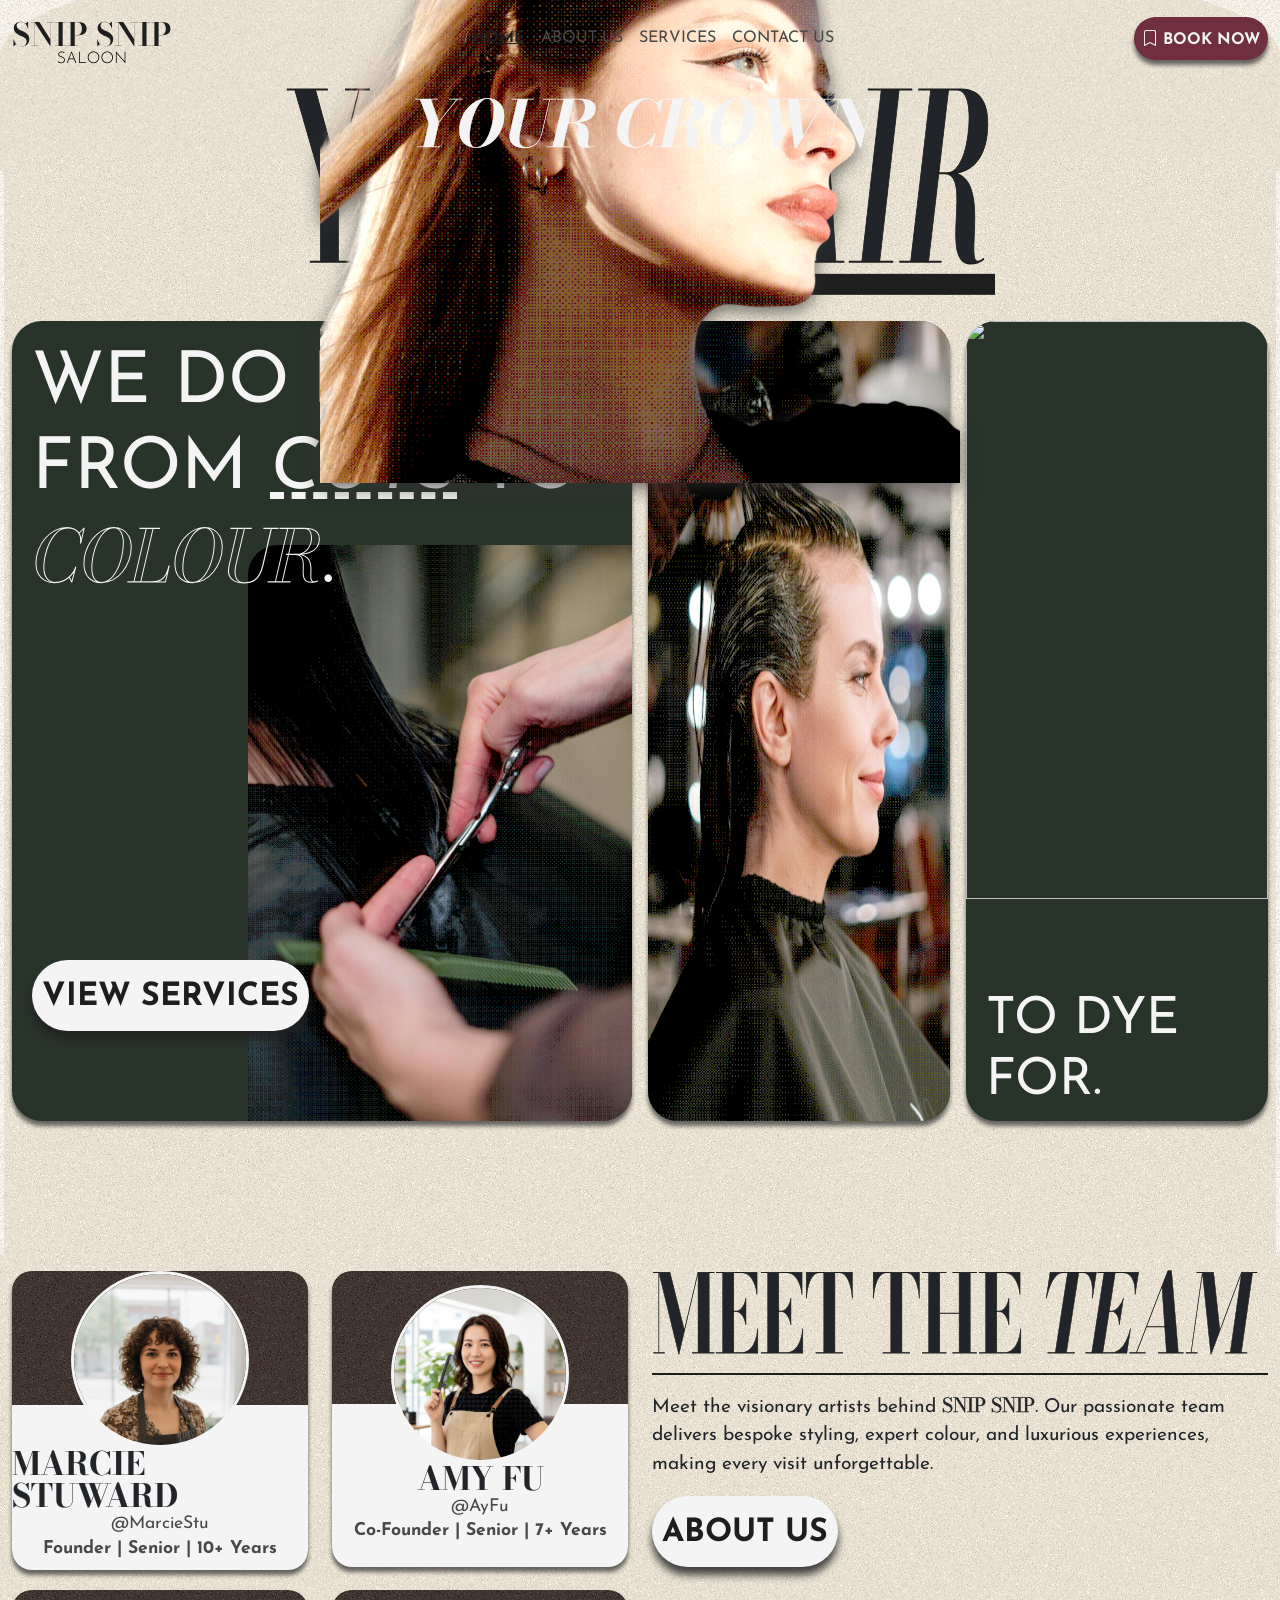
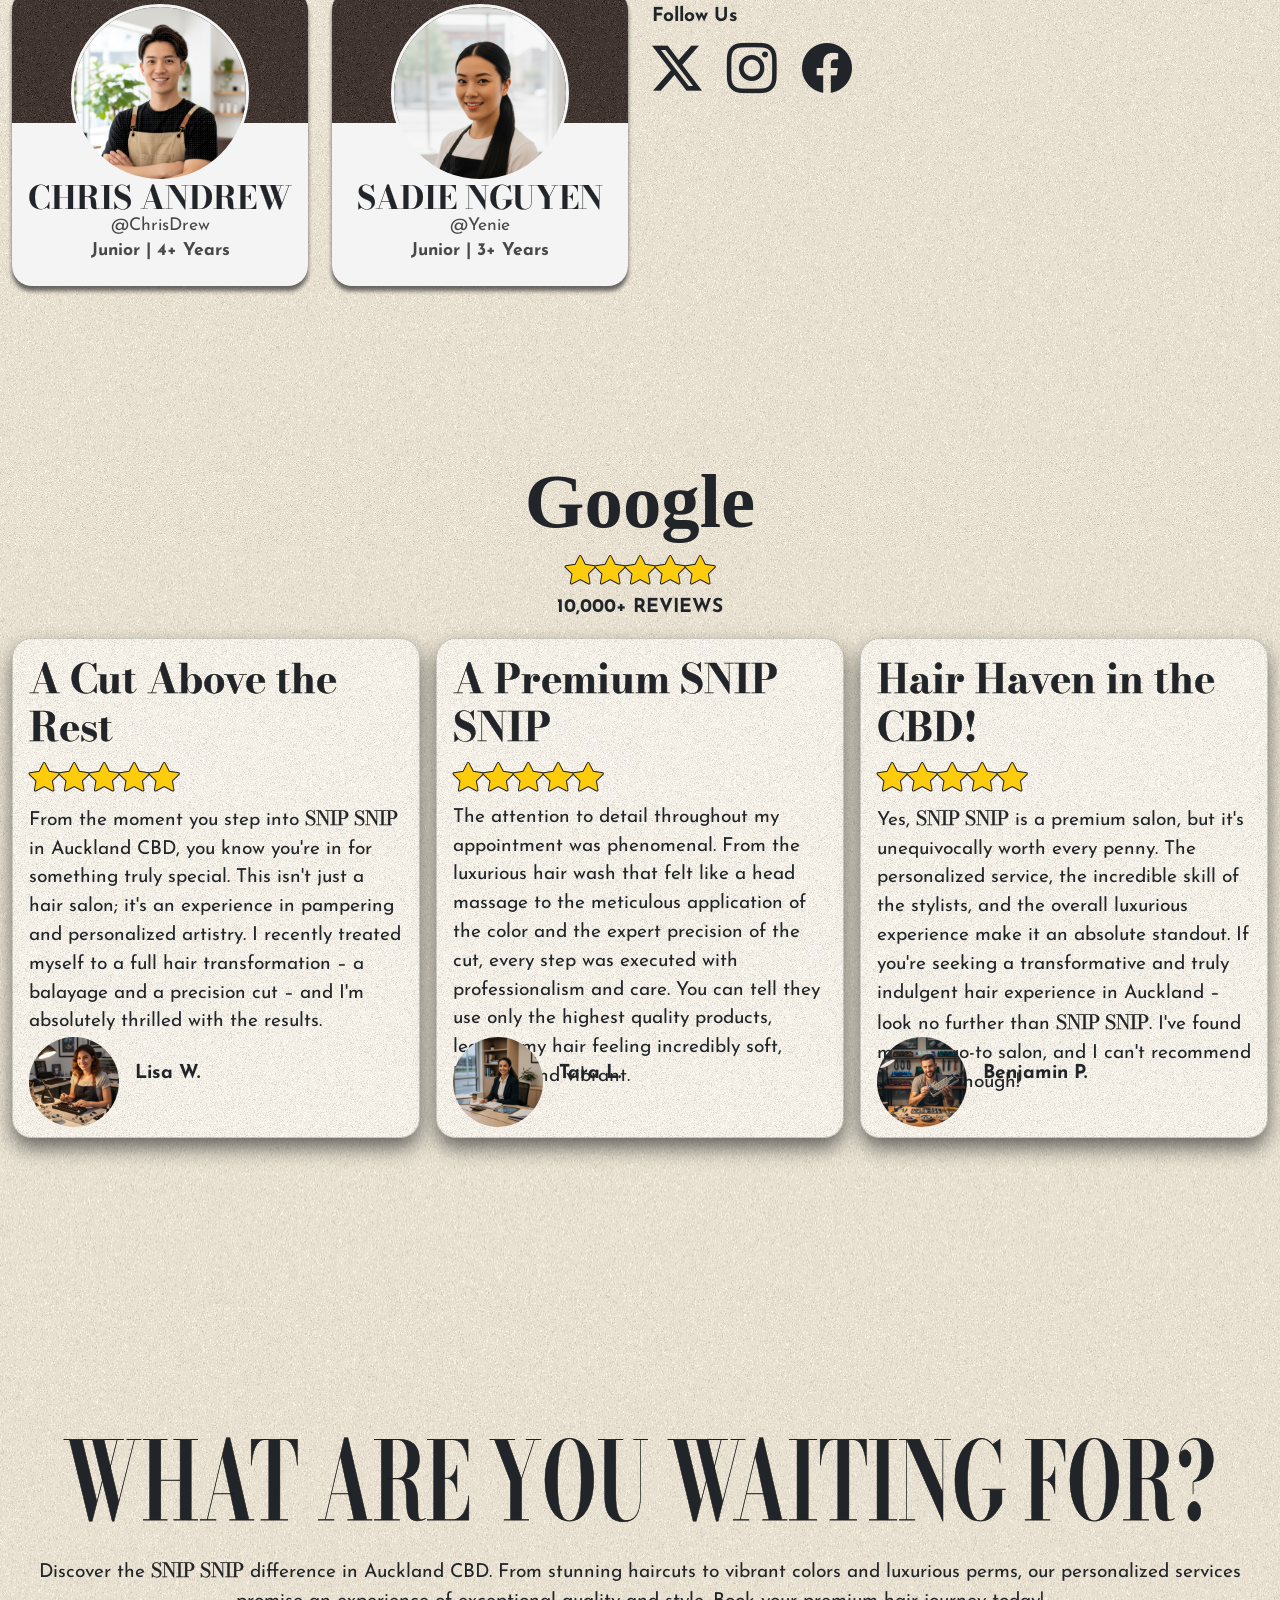
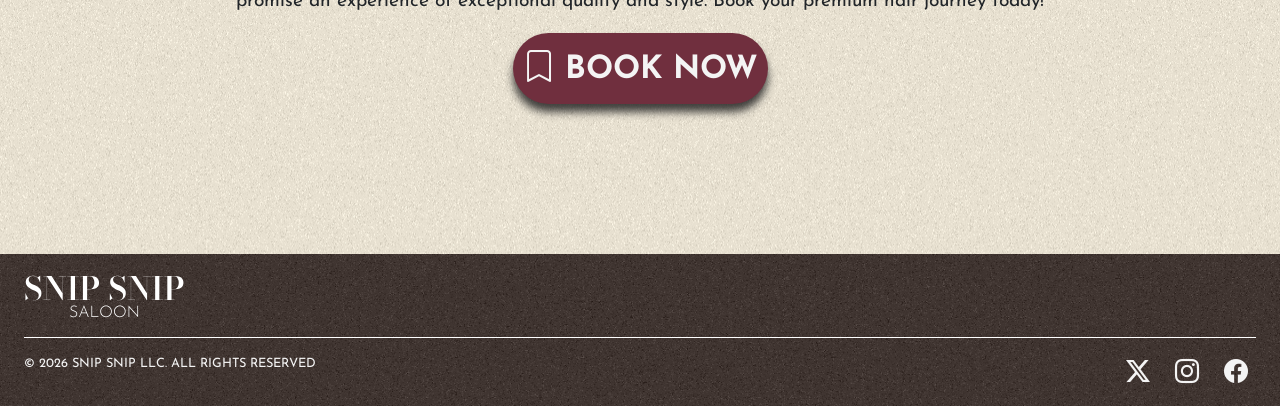
==== commit 348cee11: "Finished Home" ====
--- a/index.html
+++ b/index.html
@@ -45,14 +45,16 @@
             </div>
         </div>
         <!-- Services -->
-        <div class="row gy-3" id="serviceContainer">
+        <div class="row gy-3 gx-3" id="serviceContainer">
+            <!-- Primary Service Card -->
             <div class="col-md-6 animationFade">
                 <div class="serviceCard">
-                    <h1 class="text-uppercase serviceCardText">We do it all. From <span class="fst-italic">cutting</span> to <span class="fst-italic">dyeing</span>.</h1>
-                    <button class="text-uppercase" id="serviceBtn">View services</button>
+                    <h1 class="text-uppercase serviceCardText">We do it all.<br>From <span class="fst-italic" style="text-decoration: underline dashed;">cuts</span> to<br><span class="fst-italic whiteThicker" style="color: transparent;font-family: var(--fontFmHeading);">colour</span>.</h1>
+                    <a href="./services.html"><button class="text-uppercase button" id="serviceBtn">View services</button></a>
                     <img src="./CSS/Images/s.png" id="serviceImg">
                 </div>
             </div>
+            <!-- Tertiary Service Card -->
             <div class="col-md-6 animationFade">
                 <div class="row gx-3">
                     <div class="col-6">
@@ -72,20 +74,27 @@
         </div>
         <!-- About Us -->
         <div class="row gy-3" id="aboutusContainer">
+            <!-- Hairdressers -->
             <div class="col-md-6 animationFade">
                 <div class="row">
                     <div class="col-6">
                         <div class="aboutusCard centerCol">
-                            <img src="./CSS/Images/marcieHairdresser.png" class="rounded-circle aboutusImg">
-                            <h3 class="aboutusText">Marcie Stuward</h3>
-                            <h4 class="aboutusText">Founder | Senior</h4>
-                        </div>
-                    </div>
-                    <div class="col-6">
-                        <div class="aboutusCard centerCol">
-                            <img src="./CSS/Images/amyHairdresser.png" class="rounded-circle aboutusImg">
-                            <h3 class="aboutusText">Amy Fu</h3>
-                            <h4 class="aboutusText">Co-Founder | Senior</h4>
+                            <img src="./CSS/Images/marcieHairdresser.png" class="aboutusImg">
+                            <div class="cardBottom">
+                            </div>
+                            <h3 class="text-uppercase aboutusTextHead">Marcie Stuward</h3>
+                            <p class="aboutusTextDesc">@MarcieStu</p>
+                            <p class="fw-bold aboutusTextDesc">Founder | Senior | 10+ Years</p>
+                        </div>
+                    </div>
+                    <div class="col-6">
+                        <div class="aboutusCard centerCol">
+                            <img src="./CSS/Images/amyHairdresser.png" class="aboutusImg">
+                            <div class="cardBottom">
+                            </div>
+                            <h3 class="text-uppercase aboutusTextHead">Amy Fu</h3>
+                            <p class="aboutusTextDesc">@AyFu</p>
+                            <p class="fw-bold aboutusTextDesc">Co-Founder | Senior | 7+ Years</p>
                         </div>
                     </div>
                 </div>
@@ -93,64 +102,83 @@
                     <div class="col-6">
                         <div class="aboutusCard centerCol">
                             <img src="./CSS/Images/chrisHairdresser.png" class="rounded-circle aboutusImg">
-                            <h3 class="aboutusText">Chris Andrew</h3>
-                            <h4 class="aboutusText">Junior</h4>
+                            <div class="cardBottom">
+                            </div>
+                            <h3 class="text-uppercase aboutusTextHead">Chris Andrew</h3>
+                            <p class="aboutusTextDesc">@ChrisDrew</p>
+                            <p class="fw-bold aboutusTextDesc">Junior | 4+ Years</p>
                         </div>
                     </div>
                     <div class="col-6">
                         <div class="aboutusCard centerCol">
                             <img src="./CSS/Images/sadieHairdresser.png" class="rounded-circle aboutusImg">
-                            <h3 class="aboutusText">Sadie Nguyen</h3>
-                            <h4 class="aboutusText">Junior</h4>
+                            <div class="cardBottom">
+                            </div>
+                            <h3 class="text-uppercase aboutusTextHead">Sadie Nguyen</h3>
+                            <p class="aboutusTextDesc">@Yenie</p>
+                            <p class="fw-bold aboutusTextDesc">Junior | 3+ Years</p>
                         </div>    
                     </div>
                 </div>
             </div>
-            <div class="col-md-6 animationFade" id="aboutUsContentContainer">
-                <h1 class="text-uppercase thicker stretch">Meet the team</h1>
-                <h3 id="aboutusText">Meet the visionary artists behind Snip Snip! Our passionate team delivers bespoke styling, expert color, and luxurious experiences, making every visit unforgettable.</h3>
-                <button class="text-uppercase button">Learn more</button>
+            <div class="col-md-6">
+                <h1 class="text-uppercase thicker stretch">Meet the <span class="fst-italic ">team</span></h1>
+                <hr class="hrBlack">
+                <p>Meet the visionary artists behind <span class="text-uppercase thicker" style="font-family: var(--fontFmHeading);">Snip Snip</span>. Our passionate team delivers bespoke styling, expert colour, and luxurious experiences, making every visit unforgettable.</p>
+                <a href="./aboutUs.html"><button class="text-uppercase button">About Us</button></a>
                 <div id="mediaContainer">
-                    <h3>Follow Us</h3>
-                    <i class="bi bi-twitter-x logo"></i>
-                    <i class="bi bi-instagram logo"></i>
-                    <i class="bi bi-facebook logo"></i>
+                    <p class="fw-bold" style="line-height: 0;">Follow Us</p>
+                    <a href="https://x.com" target="_blank"><i class="bi bi-twitter-x logo"></i></a>
+                    <a href="https://www.instagram.com" target="_blank"><i class="bi bi-instagram logo"></i></a>
+                    <a href="https://www.facebook.com" target="_blank"><i class="bi bi-facebook logo"></i></a>  
                 </div>
             </div>
         </div>
         <!-- Reviews -->
         <div class="row" id="reviewContainer">
-            <div class="col-12 animationFade">
+            <div class="col-12">
                 <div class="centerCol">
-                    <h1 id="googleLogo">Google</h1>
-                    <span class="star"><i class="bi bi-star-fill"></i><i class="bi bi-star-fill"></i><i class="bi bi-star-fill"></i><i class="bi bi-star-fill"></i><i class="bi bi-star-fill"></i></span>
-                    <p class="text-uppercase">300+ reviews</p>
-                </div>
-                <div class="row g-3 center">
-                    <div class="col-lg-3">
+                    <h2 id="googleLogo">Google</h2>
+                    <span class="cardStar"><i class="bi bi-star-fill"></i><i class="bi bi-star-fill"></i><i class="bi bi-star-fill"></i><i class="bi bi-star-fill"></i><i class="bi bi-star-fill"></i></span>
+                    <p class="text-uppercase fw-bold">10,000+ reviews</p>
+                </div>
+                <div class="row g-3 center animationFade">
+                    <div class="col-lg-4">
                         <div class="card">
                             <div class="card-body">
-                                <h6 class="card-title"><i class="bi bi-star-fill"></i><i class="bi bi-star-fill"></i><i class="bi bi-star-fill"></i><i class="bi bi-star-fill"></i><i class="bi bi-star-fill"></i></h6>
-                                <h5>A Cut Above the Rest</h5>
-                                <p class="card-text">From the moment you step into Snip Snip in Auckland CBD, you know you're in for something truly special. This isn't just a hair salon; it's an experience in pampering and personalized artistry. I recently treated myself to a full hair transformation – a balayage and a precision cut – and I'm absolutely thrilled with the results.</p>
-                            </div>
-                        </div>
-                    </div>
-                    <div class="col-lg-3">
+                                <h3 class="card-title thicker">A Cut Above the Rest</h2>
+                                <h3 class="cardStar"><i class="bi bi-star-fill"></i><i class="bi bi-star-fill"></i><i class="bi bi-star-fill"></i><i class="bi bi-star-fill"></i><i class="bi bi-star-fill"></i></h3>
+                                <p class="card-text">From the moment you step into <span class="text-uppercase thicker" style="font-family: var(--fontFmHeading);">Snip Snip</span> in Auckland CBD, you know you're in for something truly special. This isn't just a hair salon; it's an experience in pampering and personalized artistry. I recently treated myself to a full hair transformation – a balayage and a precision cut – and I'm absolutely thrilled with the results.</p>
+                                <div class="d-flex align-items-center gap-3 customerCardContainer">
+                                    <img src="./CSS/Images/lisaWhiteCustomer.png" class="customerImg">
+                                    <p class="fw-bold">Lisa W.</p>   
+                                </div>
+                            </div>
+                        </div>
+                    </div>
+                    <div class="col-lg-4">
                         <div class="card">
                             <div class="card-body">
-                                <h6 class="card-title"><i class="bi bi-star-fill"></i><i class="bi bi-star-fill"></i><i class="bi bi-star-fill"></i><i class="bi bi-star-fill"></i><i class="bi bi-star-fill"></i></h6>
-                                <h5>Unparalleled Service at Snip Snip</h5>
+                                <h3 class="card-title thicker">A Premium <span class="text-uppercase" style="font-family: var(--fontFmHeading);">Snip Snip</span></h3>
+                                <h3 class="cardStar"><i class="bi bi-star-fill"></i><i class="bi bi-star-fill"></i><i class="bi bi-star-fill"></i><i class="bi bi-star-fill"></i><i class="bi bi-star-fill"></i></h3>
                                 <p class="card-text">The attention to detail throughout my appointment was phenomenal. From the luxurious hair wash that felt like a head massage to the meticulous application of the color and the expert precision of the cut, every step was executed with professionalism and care. You can tell they use only the highest quality products, leaving my hair feeling incredibly soft, healthy, and vibrant.</p>
-                            </div>
-                        </div>
-                    </div>
-                    <div class="col-lg-3">
+                                <div class="d-flex align-items-center gap-3 customerCardContainer">
+                                    <img src="./CSS/Images/taraLalCustomer.png" class="customerImg">
+                                    <p class="fw-bold">Tara L.</p>   
+                                </div>
+                            </div>
+                        </div>
+                    </div>
+                    <div class="col-lg-4">
                         <div class="card">
                             <div class="card-body">
-                                <h6 class="card-title"><i class="bi bi-star-fill"></i><i class="bi bi-star-fill"></i><i class="bi bi-star-fill"></i><i class="bi bi-star-fill"></i><i class="bi bi-star-fill"></i></h6>
-                                <h5>My New Hair Haven in the CBD!   </h5>
-                                <p class="card-text">Yes, Snip Snip is a premium salon, but it's unequivocally worth every penny. The personalized service, the incredible skill of the stylists, and the overall luxurious experience make it an absolute standout. If you're looking for more than just a haircut – if you're seeking a transformative and truly indulgent hair experience in Auckland – look no further than Snip Snip. I've found my new go-to salon, and I can't recommend it highly enough!</p>
+                                <h3 class="card-title thicker">Hair Haven in the CBD!</h3>
+                                <h3 class="cardStar"><i class="bi bi-star-fill"></i><i class="bi bi-star-fill"></i><i class="bi bi-star-fill"></i><i class="bi bi-star-fill"></i><i class="bi bi-star-fill"></i></h3>
+                                <p class="card-text">Yes, <span class="text-uppercase thicker" style="font-family: var(--fontFmHeading);">Snip Snip</span> is a premium salon, but it's unequivocally worth every penny. The personalized service, the incredible skill of the stylists, and the overall luxurious experience make it an absolute standout. If you're seeking a transformative and truly indulgent hair experience in Auckland – look no further than <span class="text-uppercase thicker" style="font-family: var(--fontFmHeading);">Snip Snip</span>. I've found my new go-to salon, and I can't recommend it highly enough!</p>
+                                <div class="d-flex align-items-center gap-3 customerCardContainer">
+                                    <img src="./CSS/Images/benjimanPonsmithCustomer.png" class="customerImg">
+                                    <p class="fw-bold">Benjamin P.</p>   
+                                </div>
                             </div>
                         </div>
                     </div>
@@ -159,11 +187,12 @@
         </div>
         <!-- Call to Action -->
         <div class="row" id="coaContainer">
-            <div class="col-12 animationFade">
+            <div class="col-12">
                 <div class="centerCol">
-                    <h1 class="text-uppercase thicker stretch">What are you waiting for?</h1>
-                    <p style="text-align: center;"> Discover the Snip Snip difference in Auckland CBD. From stunning haircuts to vibrant colors and luxurious perms, our personalized services promise an experience of exceptional quality and style. Book your premium hair journey today!</p>
-                    <button class="text-uppercase button">Book Now</button>
+                    <h1 class="text-uppercase text-center thicker stretch">What are you waiting for?</h1>
+                    <br>
+                    <p style="text-align: center;"> Discover the <span class="text-uppercase thicker" style="font-family: var(--fontFmHeading);">Snip Snip</span> difference in Auckland CBD. From stunning haircuts to vibrant colors and luxurious perms, our personalized services promise an experience of exceptional quality and style. Book your premium hair journey today!</p>
+                    <a href="./bookNow.html"><button class="text-uppercase bookNowBtn"><i class="bi bi-bookmark"></i> Book Now</button></a>
                 </div>
             </div>
         </div>
--- a/CSS/universalStylesheet.css
+++ b/CSS/universalStylesheet.css
@@ -5,12 +5,14 @@
     --textColour: #1e1e1e;
     --textColourInactive: #484848;
     --textColourWhite: #f4f4f4;
+    --textColourWhiteVar2: #e4e4e4;
     --backgroundColour: #f3efe7;
     --backgroundVariant1Colour: #E8E0D1;
     --primaryColour: #702f3e;
     --secondaryColour: #403531;
     --accentColour: #28332a;
     --shadowColour: #323232b5;
+    --shadowColourVar2: #212121d8;
     /* Font Size */
     --fontBase: clamp(1rem,1.5vw,1.5rem);
     --fontMd: clamp(30px, 4vw, 10rem);
@@ -54,6 +56,11 @@
     border-top: 1px solid #fff;
     opacity: 1;
 }
+.hrBlack{
+    border: none;
+    border-top: 2px solid var(--textColour);
+    opacity: 1;
+}
 /* Font */
 p, .nav-link{
     font-family: var(--fontFmText);
@@ -71,6 +78,9 @@
 p{
     font-size: var(--fontBase);
 }
+a{
+    color: inherit;
+}
 .whiteText{
     color: var(--textColourWhite);
 }
@@ -78,13 +88,14 @@
     -webkit-text-stroke: .5px var(--textColour);
 }
 .whiteThicker{
-    -webkit-text-stroke: .5px var(--textColourWhite);
+    -webkit-text-stroke: 1px var(--textColourWhite);
 }
 .stretch{
     transform: scaleY(1.5);
 }
 .logo{
-    font-size: 30px;
+    font-size: clamp(30px,4vw,50px);
+    padding: 0 20px 0 0 ;
 }
 /* Button */
 .button{
@@ -94,9 +105,43 @@
     font-weight: bold;
 
     background-color: var(--textColourWhite);
-    border: 1px solid var(--textColour);
+    filter: drop-shadow(0px 8px 4px var(--shadowColourVar2));
+    padding: 13px 10px 10px 10px;
+    border: none;
     border-radius: 50px;
-    padding: 10px 10px 0px 10px;
+    transition: transform 0.1s ease-out, filter 0.1s ease-out;
+}
+.buttonAlt{
+    color: var(--textColourWhite);
+    font-family: var(--fontFmText);
+    font-size: clamp(1rem,5vw,2rem);
+    font-weight: bold;
+
+    background-color: var(--textColour);
+    filter: drop-shadow(0px 8px 4px var(--shadowColourVar2));
+    padding: 13px 10px 10px 10px;
+    border: none;
+    border-radius: 50px;
+    transition: transform 0.1s ease-out, filter 0.1s ease-out;
+}
+.bookNowBtn{
+    color: var(--textColourWhite);
+    font-family: var(--fontFmText);
+    font-size: clamp(1rem,5vw,2rem);
+    font-weight: bold;
+
+    background-color: var(--primaryColour);
+    filter: drop-shadow(0px 8px 4px var(--shadowColourVar2));
+    padding: 13px 10px 10px 10px;
+    border: none;
+    border-radius: 50px;
+    transition: transform 0.1s ease-out, filter 0.1s ease-out;
+}
+.button:hover, .buttonAlt:hover, .bookNowBtn:hover{
+    text-decoration: none;
+    filter: drop-shadow(0px 14px 8px var(--shadowColourVar2));
+    transform: scale(1.05);
+    transition: transform 0.3s ease-in, filter 0.3s ease-in;
 }
 .btn {
     border: none !important;
@@ -113,15 +158,16 @@
 }   
 
 /* Navigation bar */
-/* Nav Container */
+/* Container */
 .navbar{ 
     padding-top: 10px;
 }
-/* Nav Logo */
+/* Logo Container */
 .navbar-brand{
     margin: 0px;
     padding: 0px;
 }
+/* Logo */
 #navbarLogo{
     width: clamp(111.63px,26vw,10rem);
     height: auto;
@@ -153,19 +199,6 @@
     transform: scale(1.05);
     transition: transform 0.3s ease-in, filter 0.3s ease-in;
 }
-/* #bookNow{
-    background-color: var(--primaryColour);
-    background-image: url(./Images/bg2.jpg);
-    background-repeat: none;
-    
-    color: var(--textColourWhite);
-    font-size: 1.1rem;
-    font-weight: 600;
-    
-    filter: drop-shadow(0px 0px 20px var(--shadowColour));
-    border-radius: 0px 0px 20px 20px;
-    padding: 35px 32.685px 18px 32.685px;
-} */
 
 /* Offcanvas */
 .offcanvas{
@@ -183,15 +216,15 @@
 }
 /* Navigation hide */
 .autohide {
-  width: 100%;
-  z-index: 1030; 
-  transition: transform 0.3s ease-in-out;
+    width: 100%;
+    z-index: 1030; 
+    transition: transform 0.3s ease-in-out;
 }
 .scrolled-down {
-  transform: translateY(-100%);
+    transform: translateY(-100%);
 }
 .scrolled-up {
-  transform: translateY(0);
+    transform: translateY(0);
 }
 /* Footer */
 footer{
@@ -223,6 +256,9 @@
     animation-timeline: view();
     animation-range: entry;
 }
+.animationZoom {
+  animation: fade 1s ease-out forwards;
+}
 @keyframes fade{
     from {scale: 0.8; opacity: 0;}
     to {scale: 1; opacity: 1;}
@@ -235,21 +271,4 @@
 @keyframes fadeExit{
     from {scale: 1; opacity: 1;}
     to {scale: 0.8; opacity: 0;}
-}
-
-.animationZoom {
-  animation: fade 1s ease-out forwards;
-}
-
-@keyframes zoomIn {
-  from {
-    transform: scale(0);
-    opacity: 0;
-  }
-  to {
-    transform: scale(1);
-    opacity: 1;
-  }
-}
-
-
+}
--- a/CSS/indexStylesheet.css
+++ b/CSS/indexStylesheet.css
@@ -10,7 +10,7 @@
     position: relative;
     width: 100%;
     height: auto;
-    margin-top: 60px;
+    margin-top: 80px;
 }
 #bannerContainer img{
     width: clamp(400px, 50vw, 700px);
@@ -27,9 +27,10 @@
     bottom: 0;
 }
 #backdrop img{
+    object-fit: cover;
     width: 100vw;
     height: 18vw;
-    border-radius: 100% 100% 0 0;
+    border-radius:100% 100% 0 0;
 }
 /* Hero text */
 #heroTextContainer{
@@ -73,27 +74,25 @@
     padding: 20px;
     border-radius: 30px;
     background-color: var(--accentColour);
+    filter: drop-shadow(0px 5px 2px var(--shadowColour));
+    transition: transform 0.1s ease-out, filter 0.1s ease-out;
+}
+.serviceCard:hover{
+    filter: drop-shadow(0px 10px 10px var(--shadowColour));
+    transform: scale(1.01);
+    transition: transform 0.3s ease-in, filter 0.3s ease-in;
 }
 #serviceBtn{
     position: absolute;
     z-index: 2;
     bottom: 10vh;
-
-    color: var(--textColour);
-    font-family: var(--fontFmText);
-    font-size: clamp(1rem,5vw,2rem);
-    font-weight: bold;
-
-    background-color: var(--textColourWhite);
-    border: 1px solid var(--textColour);
-    border-radius: 50px;
-    padding: 10px 10px 0px 10px;
 }
 .serviceCardText{
     position: absolute;
     z-index: 2;
     color: var(--textColourWhite);
     font-family: var(--fontFmText);
+    font-weight: normal;
 }
 #serviceCardText3{
     bottom: 0;
@@ -129,34 +128,50 @@
     padding: 0 0 150px 0;
 }
 .aboutusCard{
+    position: relative;
     background-color: var(--secondaryColour);
-    border-radius: 30px;
+    background-image: url(./Images/bg3.jpg);
+    filter: drop-shadow(0px clamp(1px,1vw,5px) 2px var(--shadowColour));
+    border-radius: 20px;
     width: auto;
     height: auto;
     aspect-ratio: 1/1;
     margin-bottom: 20px;
 }
+.cardBottom{
+    position: absolute;
+    z-index: -1;
+    bottom: 0;
+
+    background-color: var(--textColourWhite);
+    
+    width: 100%;
+    height: 55%;
+    border-radius: 0 0 20px 20px;
+}
 .aboutusImg{
-    width: 70%;
+    width: 60%;
     height: auto;
     aspect-ratio: 1/1;
-}
-.aboutusText{
-    color: var(--textColourWhite);
-    font-family: var(--fontFmText);
-    padding: 10px 0 0 0;
-}
-#aboutusText{
-    font-family: var(--fontFmText);
-}
-#aboutUsContentContainer{
-    position: relative  ;
+    border: 3px solid var(--textColourWhite); 
+    border-radius: 50%;
+}
+.aboutusTextHead{
+    font-size: clamp(1rem,4vw,2rem);
+    -webkit-text-stroke: .2px var(--textColour);
+    line-height: 1;
+}
+.aboutusTextDesc{
+    color: var( --textColourInactive);
+    font-size: clamp(0.7rem,2vw,1.1rem);
+    line-height: 0.5;
 }
 #mediaContainer{
-    padding: 20px 0 0 0;
+    padding: 50px 0 0 0;
 }
 /* Reviews */
 #reviewContainer{
+    background-image: url(./Images/bg4.jpg);
     padding: 0 0 150px 0;
 }
 #googleLogo{
@@ -169,10 +184,35 @@
     font-size: clamp(20px, 2vw, 10rem);
 }
 .card{
-    width: 100%;
-    height: 55vh;
-    min-height: 300;
+    position: relative;
+
+    background-image: url(./Images/bg.jpg);
+    filter: drop-shadow(0px 10px 10px var(--shadowColour));
+
+    width: 100%;
+    height: clamp(500px,36vw,50rem);
+    min-height: 500px;
     aspect-ratio: 1/2;
+
+    border-radius: 20px;
+}
+.card-title{
+    font-size: clamp(1rem,6vw,2.5rem);
+}
+.cardStar{
+    color: #FDCC0D;
+    font-size: clamp(1rem,5vw,1.9rem);
+    -webkit-text-stroke: 1px var(--textColour);
+}
+.customerImg{
+    width: 90px;
+    height: auto;
+    aspect-ratio: 1/1;
+    border-radius: 50%;
+}
+.customerCardContainer{
+    position: absolute;
+    bottom: 10px;
 }
 /* Call to Action */
 #coaContainer{
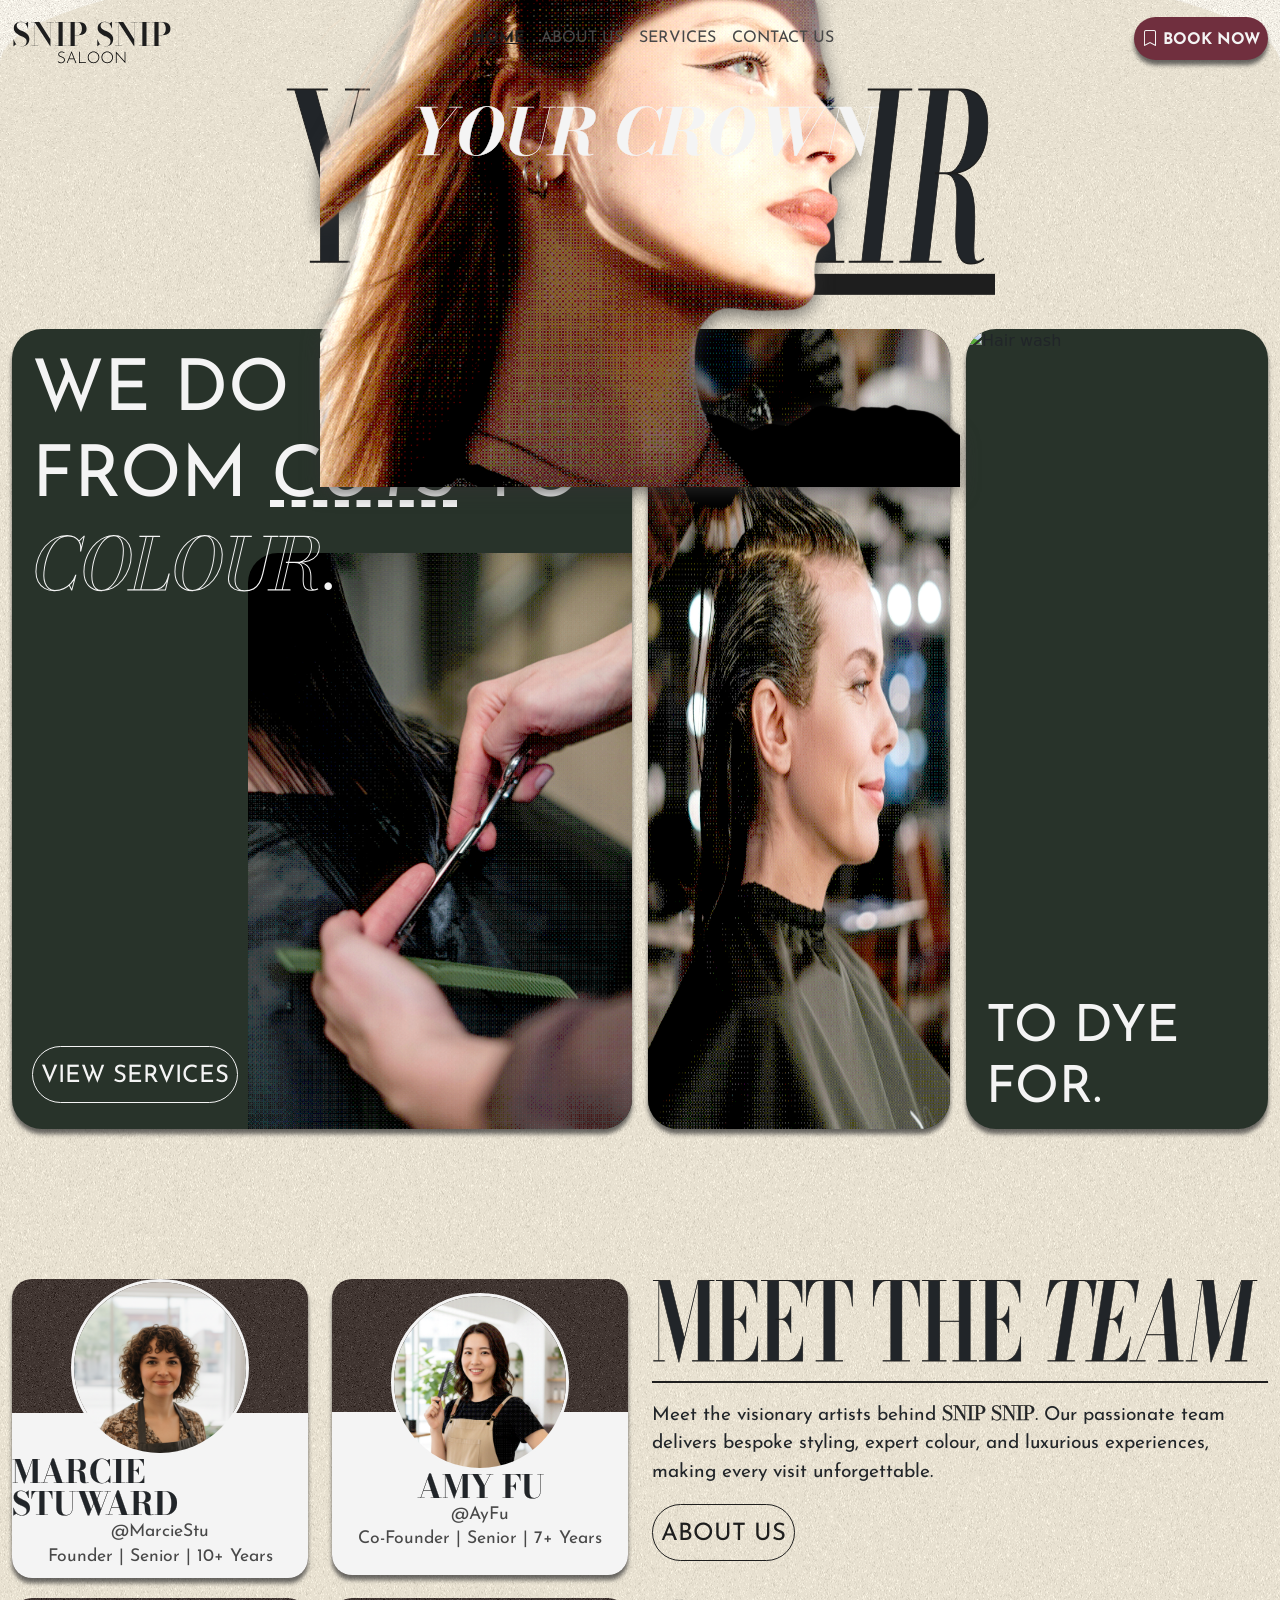
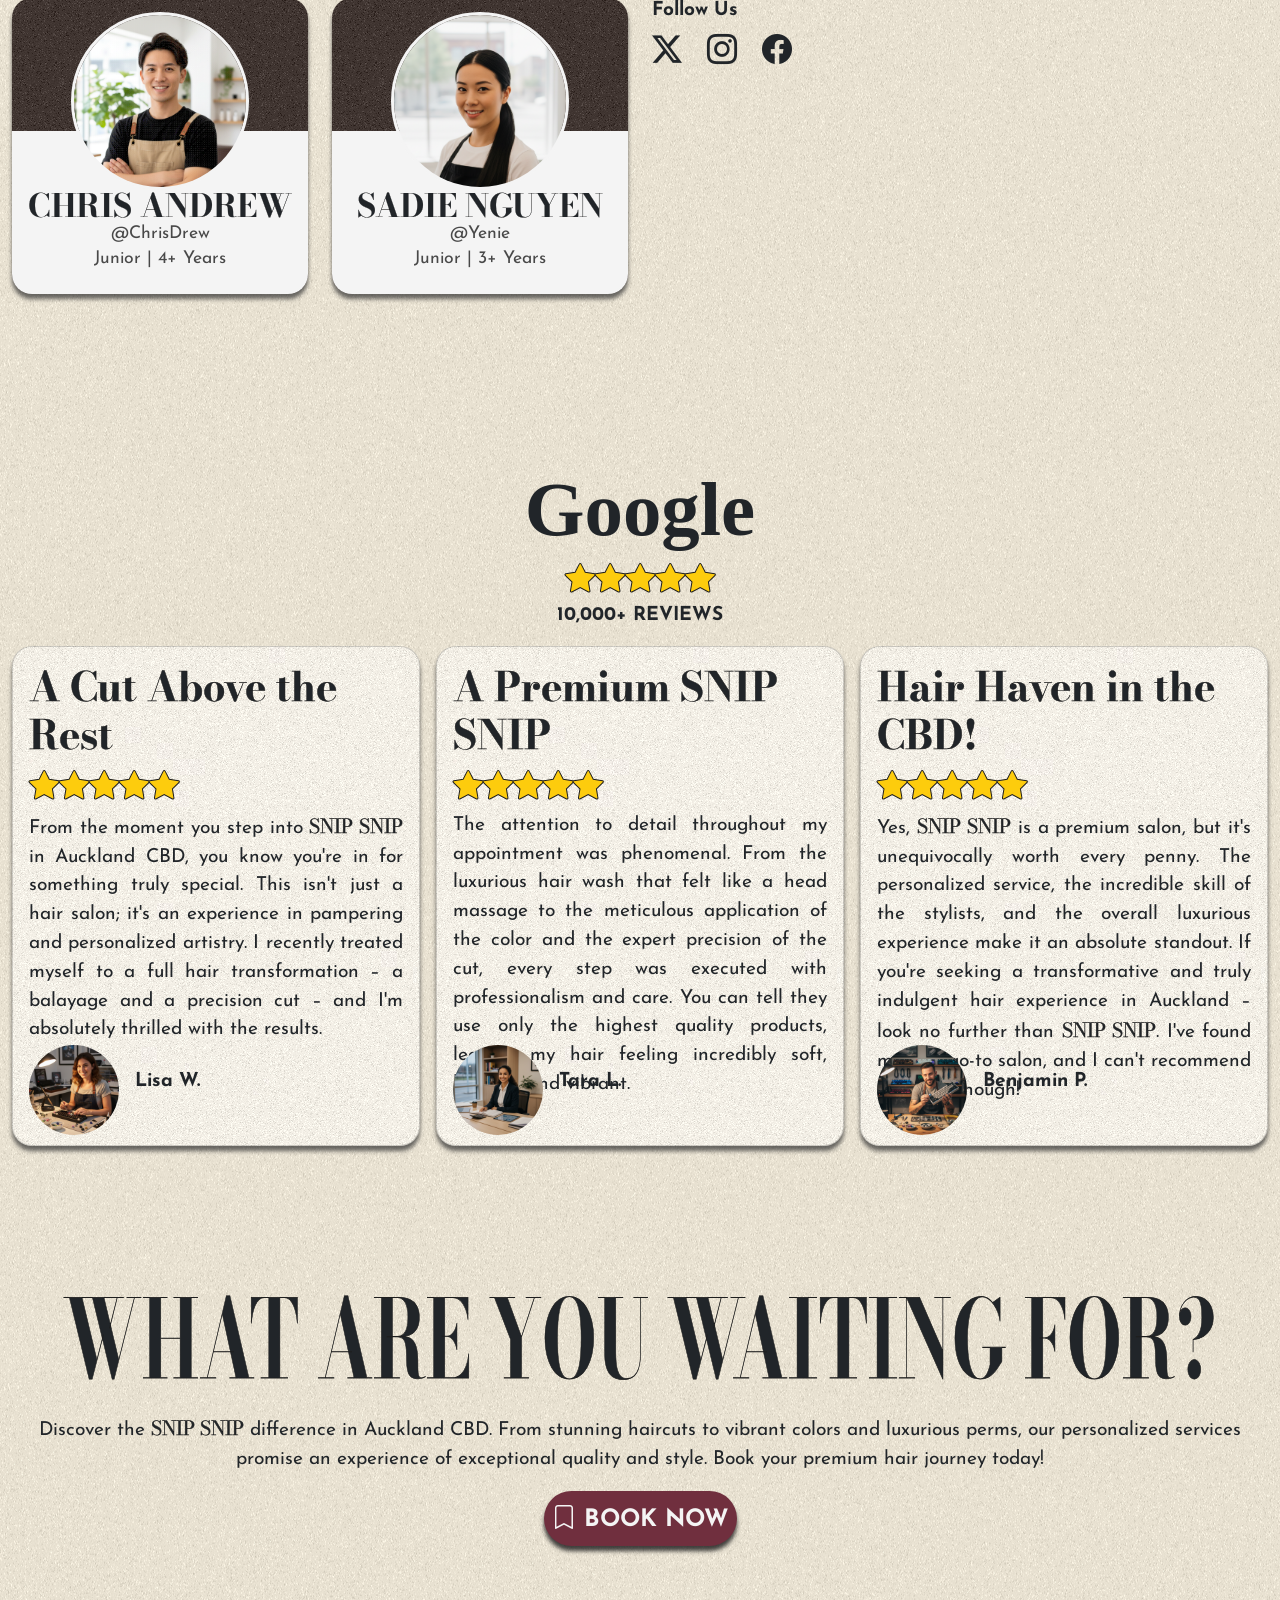
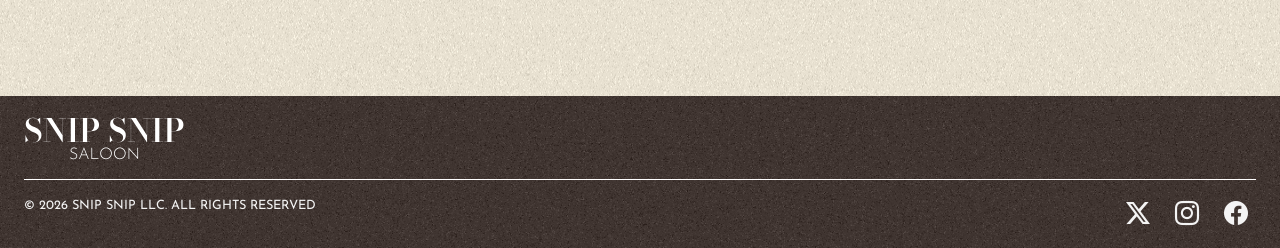
==== commit 6a9b3209: "Final Build" ====
--- a/index.html
+++ b/index.html
@@ -31,177 +31,318 @@
         <!-- Banner -->
         <div class="row">
             <div class="col-12 center" id="bannerContainer">
-                <img src="./CSS/Images/heroBg.png" class="animationZoom"> 
-                <img src="./CSS/Images/heroFg.png" class="animationZoom" id="fg">
-                <div id="backdrop">
-                    <img src="./CSS/Images/bg4.jpg">
+                <img src="./CSS/Images/heroBg.png" fetchpriority="high" loading="eager" alt="Hero banner background" class="animationZoom"> 
+                <img src="./CSS/Images/heroFg.png" fetchpriority="high" loading="eager" alt="Hero banner foreground" class="animationZoom" id="fg">
+                <div id="backdropContainer">
+                    <img src="./CSS/Images/bg4.jpg" fetchpriority="high" loading="eager" alt="Hero banner backdrop">
                 </div>
                 <div id="heroTextContainer">
-                    <h1 class="text-uppercase animationZoom" id="heroText">Your <span id="heroTextDecal">hair</span></h1>
+                    <h1 class="text-uppercase animationZoom">Your <span class="fst-italic text-decoration-underline">hair</span></h1>
                 </div>
                 <div id="heroTextContainer2">
-                    <h1 class="text-uppercase animationZoom" id="heroText2">Your crown</h1>
-                </div>
-            </div>
-        </div>
-        <!-- Services -->
-        <div class="row gy-3 gx-3" id="serviceContainer">
-            <!-- Primary Service Card -->
-            <div class="col-md-6 animationFade">
-                <div class="serviceCard">
-                    <h1 class="text-uppercase serviceCardText">We do it all.<br>From <span class="fst-italic" style="text-decoration: underline dashed;">cuts</span> to<br><span class="fst-italic whiteThicker" style="color: transparent;font-family: var(--fontFmHeading);">colour</span>.</h1>
-                    <a href="./services.html"><button class="text-uppercase button" id="serviceBtn">View services</button></a>
-                    <img src="./CSS/Images/s.png" id="serviceImg">
-                </div>
-            </div>
-            <!-- Tertiary Service Card -->
-            <div class="col-md-6 animationFade">
-                <div class="row gx-3">
-                    <div class="col-6">
-                        <div class="serviceCard">
-                            <h1 class="text-uppercase"></h1>
-                            <img src="./CSS/Images/serviceImg2.png" id="serviceImg2">
-                        </div>
-                    </div>  
-                    <div class="col-6">
-                        <div class="serviceCard">
-                            <h2 class="text-uppercase serviceCardText" id="serviceCardText3">To dye for.</h2>
-                            <img src="./CSS/Images/serviceImg3.png" id="serviceImg3"> 
-                        </div>
-                    </div>
-                </div>
-            </div>
-        </div>
-        <!-- About Us -->
-        <div class="row gy-3" id="aboutusContainer">
-            <!-- Hairdressers -->
-            <div class="col-md-6 animationFade">
-                <div class="row">
-                    <div class="col-6">
-                        <div class="aboutusCard centerCol">
-                            <img src="./CSS/Images/marcieHairdresser.png" class="aboutusImg">
-                            <div class="cardBottom">
-                            </div>
-                            <h3 class="text-uppercase aboutusTextHead">Marcie Stuward</h3>
-                            <p class="aboutusTextDesc">@MarcieStu</p>
-                            <p class="fw-bold aboutusTextDesc">Founder | Senior | 10+ Years</p>
-                        </div>
-                    </div>
-                    <div class="col-6">
-                        <div class="aboutusCard centerCol">
-                            <img src="./CSS/Images/amyHairdresser.png" class="aboutusImg">
-                            <div class="cardBottom">
-                            </div>
-                            <h3 class="text-uppercase aboutusTextHead">Amy Fu</h3>
-                            <p class="aboutusTextDesc">@AyFu</p>
-                            <p class="fw-bold aboutusTextDesc">Co-Founder | Senior | 7+ Years</p>
-                        </div>
-                    </div>
-                </div>
-                <div class="row">
-                    <div class="col-6">
-                        <div class="aboutusCard centerCol">
-                            <img src="./CSS/Images/chrisHairdresser.png" class="rounded-circle aboutusImg">
-                            <div class="cardBottom">
-                            </div>
-                            <h3 class="text-uppercase aboutusTextHead">Chris Andrew</h3>
-                            <p class="aboutusTextDesc">@ChrisDrew</p>
-                            <p class="fw-bold aboutusTextDesc">Junior | 4+ Years</p>
-                        </div>
-                    </div>
-                    <div class="col-6">
-                        <div class="aboutusCard centerCol">
-                            <img src="./CSS/Images/sadieHairdresser.png" class="rounded-circle aboutusImg">
-                            <div class="cardBottom">
-                            </div>
-                            <h3 class="text-uppercase aboutusTextHead">Sadie Nguyen</h3>
-                            <p class="aboutusTextDesc">@Yenie</p>
-                            <p class="fw-bold aboutusTextDesc">Junior | 3+ Years</p>
-                        </div>    
-                    </div>
-                </div>
-            </div>
-            <div class="col-md-6">
-                <h1 class="text-uppercase thicker stretch">Meet the <span class="fst-italic ">team</span></h1>
-                <hr class="hrBlack">
-                <p>Meet the visionary artists behind <span class="text-uppercase thicker" style="font-family: var(--fontFmHeading);">Snip Snip</span>. Our passionate team delivers bespoke styling, expert colour, and luxurious experiences, making every visit unforgettable.</p>
-                <a href="./aboutUs.html"><button class="text-uppercase button">About Us</button></a>
-                <div id="mediaContainer">
-                    <p class="fw-bold" style="line-height: 0;">Follow Us</p>
-                    <a href="https://x.com" target="_blank"><i class="bi bi-twitter-x logo"></i></a>
-                    <a href="https://www.instagram.com" target="_blank"><i class="bi bi-instagram logo"></i></a>
-                    <a href="https://www.facebook.com" target="_blank"><i class="bi bi-facebook logo"></i></a>  
-                </div>
-            </div>
-        </div>
-        <!-- Reviews -->
-        <div class="row" id="reviewContainer">
-            <div class="col-12">
-                <div class="centerCol">
-                    <h2 id="googleLogo">Google</h2>
-                    <span class="cardStar"><i class="bi bi-star-fill"></i><i class="bi bi-star-fill"></i><i class="bi bi-star-fill"></i><i class="bi bi-star-fill"></i><i class="bi bi-star-fill"></i></span>
-                    <p class="text-uppercase fw-bold">10,000+ reviews</p>
-                </div>
-                <div class="row g-3 center animationFade">
-                    <div class="col-lg-4">
-                        <div class="card">
-                            <div class="card-body">
-                                <h3 class="card-title thicker">A Cut Above the Rest</h2>
-                                <h3 class="cardStar"><i class="bi bi-star-fill"></i><i class="bi bi-star-fill"></i><i class="bi bi-star-fill"></i><i class="bi bi-star-fill"></i><i class="bi bi-star-fill"></i></h3>
-                                <p class="card-text">From the moment you step into <span class="text-uppercase thicker" style="font-family: var(--fontFmHeading);">Snip Snip</span> in Auckland CBD, you know you're in for something truly special. This isn't just a hair salon; it's an experience in pampering and personalized artistry. I recently treated myself to a full hair transformation – a balayage and a precision cut – and I'm absolutely thrilled with the results.</p>
-                                <div class="d-flex align-items-center gap-3 customerCardContainer">
-                                    <img src="./CSS/Images/lisaWhiteCustomer.png" class="customerImg">
-                                    <p class="fw-bold">Lisa W.</p>   
-                                </div>
-                            </div>
-                        </div>
-                    </div>
-                    <div class="col-lg-4">
-                        <div class="card">
-                            <div class="card-body">
-                                <h3 class="card-title thicker">A Premium <span class="text-uppercase" style="font-family: var(--fontFmHeading);">Snip Snip</span></h3>
-                                <h3 class="cardStar"><i class="bi bi-star-fill"></i><i class="bi bi-star-fill"></i><i class="bi bi-star-fill"></i><i class="bi bi-star-fill"></i><i class="bi bi-star-fill"></i></h3>
-                                <p class="card-text">The attention to detail throughout my appointment was phenomenal. From the luxurious hair wash that felt like a head massage to the meticulous application of the color and the expert precision of the cut, every step was executed with professionalism and care. You can tell they use only the highest quality products, leaving my hair feeling incredibly soft, healthy, and vibrant.</p>
-                                <div class="d-flex align-items-center gap-3 customerCardContainer">
-                                    <img src="./CSS/Images/taraLalCustomer.png" class="customerImg">
-                                    <p class="fw-bold">Tara L.</p>   
-                                </div>
-                            </div>
-                        </div>
-                    </div>
-                    <div class="col-lg-4">
-                        <div class="card">
-                            <div class="card-body">
-                                <h3 class="card-title thicker">Hair Haven in the CBD!</h3>
-                                <h3 class="cardStar"><i class="bi bi-star-fill"></i><i class="bi bi-star-fill"></i><i class="bi bi-star-fill"></i><i class="bi bi-star-fill"></i><i class="bi bi-star-fill"></i></h3>
-                                <p class="card-text">Yes, <span class="text-uppercase thicker" style="font-family: var(--fontFmHeading);">Snip Snip</span> is a premium salon, but it's unequivocally worth every penny. The personalized service, the incredible skill of the stylists, and the overall luxurious experience make it an absolute standout. If you're seeking a transformative and truly indulgent hair experience in Auckland – look no further than <span class="text-uppercase thicker" style="font-family: var(--fontFmHeading);">Snip Snip</span>. I've found my new go-to salon, and I can't recommend it highly enough!</p>
-                                <div class="d-flex align-items-center gap-3 customerCardContainer">
-                                    <img src="./CSS/Images/benjimanPonsmithCustomer.png" class="customerImg">
-                                    <p class="fw-bold">Benjamin P.</p>   
-                                </div>
-                            </div>
-                        </div>
-                    </div>
-                </div>
-            </div>
-        </div>
-        <!-- Call to Action -->
-        <div class="row" id="coaContainer">
-            <div class="col-12">
-                <div class="centerCol">
-                    <h1 class="text-uppercase text-center thicker stretch">What are you waiting for?</h1>
-                    <br>
-                    <p style="text-align: center;"> Discover the <span class="text-uppercase thicker" style="font-family: var(--fontFmHeading);">Snip Snip</span> difference in Auckland CBD. From stunning haircuts to vibrant colors and luxurious perms, our personalized services promise an experience of exceptional quality and style. Book your premium hair journey today!</p>
-                    <a href="./bookNow.html"><button class="text-uppercase bookNowBtn"><i class="bi bi-bookmark"></i> Book Now</button></a>
-                </div>
-            </div>
-        </div>
-        <!-- Footer -->
-        <div class="row">
-            <footer id="footer"></footer>
-        </div>
-    </div>
-    </div>
-    
+                    <h1 class="text-uppercase animationZoom">Your crown</h1>
+                </div>
+            </div>
+        </div>
+    </div>
+    <div class="container-fluid" id="background">
+            <!-- Services -->
+            <div class="row g-3 animationFade" id="serviceContainer">
+                <!-- Primary Service Card -->
+                <div class="col-md-6">
+                    <div class="serviceCard">
+                        <h1 class="text-uppercase serviceCardText">We do it all.<br>From <span class="fst-italic" style="text-decoration: underline dashed;">cuts</span> to<br><span class="fst-italic whiteThicker" style="color: transparent;font-family: var(--fontFmHeading);">colour</span>.</h1>
+                        <a href="./services.html"><button class="text-uppercase button" id="serviceBtnContainer">View services</button></a>
+                        <img src="./CSS/Images/serviceImg.png" loading="eager" alt="Hair cut" id="serviceImg">
+                    </div>
+                </div>
+                <!-- Secondary Service Card -->
+                <div class="col-md-6">
+                    <div class="row gx-3">
+                        <div class="col-6">
+                            <div class="serviceCard">
+                                <img src="./CSS/Images/serviceImg2.png" loading="eager" alt="Hair dye" id="serviceImg2">
+                            </div>
+                        </div>  
+                        <div class="col-6">
+                            <div class="serviceCard">
+                                <h2 class="text-uppercase serviceCardText" id="serviceCardText3">To dye<br>for.</h2>
+                                <img src="./CSS/Images/serviceImg3.png" loading="eager" alt="Hair wash" id="serviceImg3"> 
+                            </div>
+                        </div>
+                    </div>
+                </div>
+            </div>
+            <!-- About Us -->
+            <div class="row gy-3" id="aboutusContainer">
+                <!-- Hairdressers -->
+                <div class="col-lg-6 animationFade">
+                    <div class="row">
+                        <div class="col-6">
+                            <div class="aboutusCard centerCol" data-bs-toggle="modal" data-bs-target="#marcie">
+                                <img src="./CSS/Images/marcieHairdresser.png" loading="lazy" alt="Hairdresser Marcie Stuward" class="aboutusImg">
+                                <div class="cardBottom">
+                                </div>
+                                <h3 class="text-uppercase aboutusTextHead">Marcie Stuward</h3>
+                                <a href="https://www.instagram.com" target="_blank"><p class="aboutusTextDesc">@MarcieStu</p></a>
+                                <p class="aboutusTextDesc">Founder | Senior | 10+ Years</p>
+                            </div>
+                        </div>
+                        <div class="col-6">
+                            <div class="aboutusCard centerCol" data-bs-toggle="modal" data-bs-target="#amy">
+                                <img src="./CSS/Images/amyHairdresser.png" loading="lazy" alt="Hairdresser Amy Fu" class="aboutusImg">
+                                <div class="cardBottom">
+                                </div>
+                                <h3 class="text-uppercase aboutusTextHead">Amy Fu</h3>
+                                <a href="https://www.instagram.com" target="_blank"><p class="aboutusTextDesc">@AyFu</p></a>
+                                <p class="aboutusTextDesc">Co-Founder | Senior | 7+ Years</p>
+                            </div>
+                        </div>
+                    </div>
+                    <div class="row">
+                        <div class="col-6">
+                            <div class="aboutusCard centerCol" data-bs-toggle="modal" data-bs-target="#chris">
+                                <img src="./CSS/Images/chrisHairdresser.png" loading="lazy" alt="Hairdresser Chris Andrew" class="rounded-circle aboutusImg">
+                                <div class="cardBottom">
+                                </div>
+                                <h3 class="text-uppercase aboutusTextHead">Chris Andrew</h3>
+                                <a href="https://www.instagram.com" target="_blank"><p class="aboutusTextDesc">@ChrisDrew</p></a>
+                                <p class="aboutusTextDesc">Junior | 4+ Years</p>
+                            </div>
+                        </div>
+                        <div class="col-6">
+                            <div class="aboutusCard centerCol" data-bs-toggle="modal" data-bs-target="#sadie">
+                                <img src="./CSS/Images/sadieHairdresser.png" loading="lazy" alt="Hairdresser Sadie Nguyen" class="rounded-circle aboutusImg">
+                                <div class="cardBottom">
+                                </div>
+                                <h3 class="text-uppercase aboutusTextHead">Sadie Nguyen</h3>
+                                <a href="https://www.instagram.com" target="_blank"><p class="aboutusTextDesc">@Yenie</p></a>
+                                <p class="aboutusTextDesc">Junior | 3+ Years</p>
+                            </div>    
+                        </div>
+                    </div>
+                </div>
+                <div class="col-lg-6">
+                    <h1 class="text-uppercase thicker stretch">Meet the <span class="fst-italic ">team</span></h1>
+                    <hr class="hrBlack">
+                    <p>Meet the visionary artists behind <span class="text-uppercase thicker" style="font-family: var(--fontFmHeading);">Snip Snip</span>. Our passionate team delivers bespoke styling, expert colour, and luxurious experiences, making every visit unforgettable.</p>
+                    <a href="./aboutUs.html"><button class="text-uppercase buttonAlt">About Us</button></a>
+                    <div id="mediaContainer">
+                        <p class="fw-bold" style="line-height: 0;">Follow Us</p>
+                        <a href="https://x.com" target="_blank" aria-label="X.com"><i class="bi bi-twitter-x logo"></i></a>
+                        <a href="https://www.instagram.com" target="_blank" aria-label="Instagram.com"><i class="bi bi-instagram logo"></i></a>
+                        <a href="https://www.facebook.com" target="_blank" aria-label="Facebook.com"><i class="bi bi-facebook logo"></i></a>  
+                    </div>
+                </div>
+            </div>
+            <!-- Reviews -->
+            <div class="row" id="reviewContainer">
+                <div class="col-12">
+                    <div class="centerCol">
+                        <h2 id="googleLogo">Google</h2>
+                        <span class="cardStar"><i class="bi bi-star-fill"></i><i class="bi bi-star-fill"></i><i class="bi bi-star-fill"></i><i class="bi bi-star-fill"></i><i class="bi bi-star-fill"></i></span>
+                        <p class="text-uppercase fw-bold">10,000+ reviews</p>
+                    </div>
+                    <div class="row g-3 center animationFade">
+                        <div class="col-lg-4">
+                            <div class="card">
+                                <div class="card-body">
+                                    <h3 class="card-title thicker">A Cut Above the Rest</h2>
+                                    <h3 class="cardStar"><i class="bi bi-star-fill"></i><i class="bi bi-star-fill"></i><i class="bi bi-star-fill"></i><i class="bi bi-star-fill"></i><i class="bi bi-star-fill"></i></h3>
+                                    <p class="card-text">From the moment you step into <span class="text-uppercase thicker" style="font-family: var(--fontFmHeading);">Snip Snip</span> in Auckland CBD, you know you're in for something truly special. This isn't just a hair salon; it's an experience in pampering and personalized artistry. I recently treated myself to a full hair transformation – a balayage and a precision cut – and I'm absolutely thrilled with the results.</p>
+                                    <div class="d-flex align-items-center gap-3 customerCardContainer">
+                                        <img src="./CSS/Images/lisaWhiteCustomer.png" loading="lazy" alt="Customer profile Lisa W." class="customerImg">
+                                        <p class="fw-bold">Lisa W.</p>   
+                                    </div>
+                                </div>
+                            </div>
+                        </div>
+                        <div class="col-lg-4">
+                            <div class="card">
+                                <div class="card-body">
+                                    <h3 class="card-title thicker">A Premium <span class="text-uppercase" style="font-family: var(--fontFmHeading);">Snip Snip</span></h3>
+                                    <h3 class="cardStar"><i class="bi bi-star-fill"></i><i class="bi bi-star-fill"></i><i class="bi bi-star-fill"></i><i class="bi bi-star-fill"></i><i class="bi bi-star-fill"></i></h3>
+                                    <p class="card-text">The attention to detail throughout my appointment was phenomenal. From the luxurious hair wash that felt like a head massage to the meticulous application of the color and the expert precision of the cut, every step was executed with professionalism and care. You can tell they use only the highest quality products, leaving my hair feeling incredibly soft, healthy, and vibrant.</p>
+                                    <div class="d-flex align-items-center gap-3 customerCardContainer">
+                                        <img src="./CSS/Images/taraLalCustomer.png" loading="lazy" alt="Customer profile Tara L." class="customerImg">
+                                        <p class="fw-bold">Tara L.</p>   
+                                    </div>
+                                </div>
+                            </div>
+                        </div>
+                        <div class="col-lg-4">
+                            <div class="card">
+                                <div class="card-body">
+                                    <h3 class="card-title thicker">Hair Haven in the CBD!</h3>
+                                    <h3 class="cardStar"><i class="bi bi-star-fill"></i><i class="bi bi-star-fill"></i><i class="bi bi-star-fill"></i><i class="bi bi-star-fill"></i><i class="bi bi-star-fill"></i></h3>
+                                    <p class="card-text">Yes, <span class="text-uppercase miniLogo">Snip Snip</span> is a premium salon, but it's unequivocally worth every penny. The personalized service, the incredible skill of the stylists, and the overall luxurious experience make it an absolute standout. If you're seeking a transformative and truly indulgent hair experience in Auckland – look no further than <span class="text-uppercase miniLogo">Snip Snip</span>. I've found my new go-to salon, and I can't recommend it highly enough!</p>
+                                    <div class="d-flex align-items-center gap-3 customerCardContainer">
+                                        <img src="./CSS/Images/benjimanPonsmithCustomer.png" loading="lazy" alt="Customer profile Benjamin P."  class="customerImg">
+                                        <p class="fw-bold">Benjamin P.</p>   
+                                    </div>
+                                </div>
+                            </div>
+                        </div>
+                    </div>
+                </div>
+            </div>
+            <!-- Call to Action -->
+            <div class="row" id="coaContainer">
+                <div class="col-12">
+                    <div class="centerCol">
+                        <h1 class="text-uppercase text-center thicker stretch">What are you waiting for?</h1>
+                        <br>
+                        <p style="text-align: center;"> Discover the <span class="text-uppercase thicker" style="font-family: var(--fontFmHeading);">Snip Snip</span> difference in Auckland CBD. From stunning haircuts to vibrant colors and luxurious perms, our personalized services promise an experience of exceptional quality and style. Book your premium hair journey today!</p>
+                        <a href="./bookNow.html"><button class="text-uppercase bookNowBtn"><i class="bi bi-bookmark"></i> Book Now</button></a>
+                    </div>
+                </div>
+            </div>
+    </div>
+    <!-- Footer -->
+    <div class="row">
+        <footer id="footer"></footer>
+    </div>
+    <!-- Modals -->
+    <!-- Marcie Stuward -->
+    <div class="modal fade" id="marcie" data-bs-backdrop="static" data-bs-keyboard="false" tabindex="-1" aria-labelledby="staticBackdropLabel" aria-hidden="true">
+        <div class="modal-dialog">
+            <div class="modal-content">
+                <div class="modal-header">
+                    <div class="row">
+                        <div class="col-3 center">
+                            <img src="./CSS/Images/marcieHairdresser.png" alt="Hairdresser Marcie Stuward" class="rounded-circle modalImage">
+                        </div>
+                        <div class="col-9 p-0">
+                            <h3 class="modal-title text-uppercase thickerWhite stretch">Marcie Stuward</h3>
+                            <a href="https://www.instagram.com" target="_blank"><p class="m-0 modalSubtitle">@MarcieStu</p></a>
+                            <p class="m-0 modalSubtitle">Founder | Senior | 10+ Years</p>
+                        </div>
+                    </div>
+                    <button type="button" class="btn-close d-flex align-self-start" data-bs-dismiss="modal" aria-label="Close"></button>
+                </div>
+                <div class="modal-body">
+                    <p class="fw-bold">Biography</p>
+                    <p class="modalPara">Marcie Stuward is the visionary founder of <span class="text-uppercase miniLogo">Snip Snip</span>, specialising in exquisite hair artistry and unparalleled customer service. With a passion for personalised transformations, Marcie excels in intricate haircuts, professional colouring, luxurious perms, and revitalising hair treatments.</p>
+                    <p class="fw-bold">Specialisation</p>
+                    <ul class="modalText">
+                        <li>Fringe Trim</li>
+                        <li>Scissor Cut</li>
+                        <li>Balayage</li>
+                        <li>Digital Perm</li>
+                        <li>Keratin treatment</li>
+                    </ul>
+                </div>
+                <div class="modal-footer">
+                    <button type="button" class="text-uppercase buttonAlt" data-bs-dismiss="modal">Close</button>
+                </div>
+            </div>
+        </div>
+    </div>
+    <!-- Amy Fu -->
+    <div class="modal fade" id="amy" data-bs-backdrop="static" data-bs-keyboard="false" tabindex="-1" aria-labelledby="staticBackdropLabel" aria-hidden="true">
+        <div class="modal-dialog">
+            <div class="modal-content">
+                <div class="modal-header">
+                    <div class="row">
+                        <div class="col-3 center">
+                            <img src="./CSS/Images/amyHairdresser.png" alt="Hairdresser Amy Fu" class="rounded-circle modalImage">
+                        </div>
+                        <div class="col-9 p-0">
+                            <h3 class="modal-title text-uppercase thickerWhite stretch">Amy Fu</h3>
+                            <a href="https://www.instagram.com" target="_blank"><p class="m-0 modalSubtitle">@AyFu</p></a>
+                            <p class="m-0 modalSubtitle">Co-Founder | Senior | 7+ Years</p>
+                        </div>
+                    </div>
+                    <button type="button" class="btn-close d-flex align-self-start" data-bs-dismiss="modal" aria-label="Close"></button>
+                </div>
+                <div class="modal-body">
+                    <p class="fw-bold">Biography</p>
+                    <p class="modalPara">Amy Fu, co-founder of <span class="text-uppercase miniLogo">Snip Snip</span>, brings 7+ years of dedication to her craft. Her expertise lies in seamlessly integrating client visions with artistry. Amy's commitment to excellence and client satisfaction has been instrumental in solidifying her  unparalleled service and transformative reputation.</p>
+                    <p class="fw-bold">Specialisation</p>
+                    <ul class="modalText">
+                        <li>Standard Haircut</li>
+                        <li>Toner</li>
+                        <li>Global</li>
+                        <li>Bleach</li>
+                        <li>Blow Dry (Incl. Shampoo)</li>
+                    </ul>
+                </div>
+                <div class="modal-footer">
+                    <button type="button" class="text-uppercase buttonAlt" data-bs-dismiss="modal">Close</button>
+                </div>
+            </div>
+        </div>
+    </div>
+    <!-- Chris Andrew -->
+    <div class="modal fade" id="chris" data-bs-backdrop="static" data-bs-keyboard="false" tabindex="-1" aria-labelledby="staticBackdropLabel" aria-hidden="true">
+        <div class="modal-dialog">
+            <div class="modal-content">
+                <div class="modal-header">
+                    <div class="row">
+                        <div class="col-3 center">
+                            <img src="./CSS/Images/chrisHairdresser.png" alt="Hairdresser Chris Andrew" class="rounded-circle modalImage">
+                        </div>
+                        <div class="col-9 p-0">
+                            <h3 class="modal-title text-uppercase thickerWhite stretch">Chris Andrew</h3>
+                            <a href="https://www.instagram.com" target="_blank"><p class="m-0 modalSubtitle">@ChrisDrew</p></a>
+                            <p class="m-0 modalSubtitle">Junior | 4+ Years</p>
+                        </div>
+                    </div>
+                    <button type="button" class="btn-close d-flex align-self-start" data-bs-dismiss="modal" aria-label="Close"></button>
+                </div>
+                <div class="modal-body">
+                    <p class="fw-bold">Biography</p>
+                    <p class="modalPara">Chris Andrew, a talented junior hairdresser at <span class="text-uppercase miniLogo">Snip Snip</span>, brings a fresh edge to the team with his specialised skills. He excels at the meticulous art of fades and sharp buzz cuts, delivering clean, modern styles. Chris also offers expert beard trimming and precise shaving services, ensuring every client leaves looking impeccably groomed.</p>
+                    <p class="fw-bold">Specialisation</p>
+                    <ul class="modalText">
+                        <li>Buzz Cut</li>
+                        <li>Fade</li>
+                        <li>Scissor Cut</li>
+                        <li>Beard Trim</li>
+                        <li>Full Shave</li>
+                    </ul>
+                </div>
+                <div class="modal-footer">
+                    <button type="button" class="text-uppercase buttonAlt" data-bs-dismiss="modal">Close</button>
+                </div>
+            </div>
+        </div>
+    </div>
+    <!-- Sadie Nguyen -->
+    <div class="modal fade" id="sadie" data-bs-backdrop="static" data-bs-keyboard="false" tabindex="-1" aria-labelledby="staticBackdropLabel" aria-hidden="true">
+        <div class="modal-dialog">
+            <div class="modal-content">
+                <div class="modal-header">
+                    <div class="row">
+                        <div class="col-3 center">
+                            <img src="./CSS/Images/sadieHairdresser.png" alt="Hairdresser Sadie Nguyen" class="rounded-circle modalImage">
+                        </div>
+                        <div class="col-9 p-0">
+                            <h3 class="modal-title text-uppercase thickerWhite stretch">Sadie Nguyen</h3>
+                            <a href="https://www.instagram.com" target="_blank"><p class="m-0 modalSubtitle">@Yenie</p></a>
+                            <p class="m-0 modalSubtitle">Junior | 3+ Years</p>
+                        </div>
+                    </div>
+                    <button type="button" class="btn-close d-flex align-self-start" data-bs-dismiss="modal" aria-label="Close"></button>
+                </div>
+                <div class="modal-body">
+                    <p class="fw-bold">Biography</p>
+                    <p class="modalPara">Sadie Nguyen is a versatile junior hairdresser at <span class="text-uppercase miniLogo">Snip Snip</span>, known for her all-round capabilities in both cutting and colouring. With a keen eye for detail and a passion for modern styles, Sadie effortlessly creates fresh looks tailored to each client. Her dedication to mastering a wide range of techniques makes her a valuable and dynamic member of the <span class="text-uppercase miniLogo">Snip Snip</span> team.</p>
+                    <p class="fw-bold">Specialisation</p>
+                    <ul class="modalText">
+                        <li>Standard Haircut</li>
+                        <li>Scissor Cut</li>
+                        <li>Foils</li>
+                        <li>Cold Perm</li>
+                        <li>Blow Dry (Inc. Shampoo)</li>
+                    </ul>
+                </div>
+                <div class="modal-footer">
+                    <button type="button" class="text-uppercase buttonAlt" data-bs-dismiss="modal">Close</button>
+                </div>
+            </div>
+        </div>
+    </div>
 </body>
+
 </html>
--- a/CSS/universalStylesheet.css
+++ b/CSS/universalStylesheet.css
@@ -22,10 +22,27 @@
     --fontFmHeading: "Bodoni Moda";
     --fontFmText: "Josefin Sans"
 }
-/* Disables Scrollbar */
+@media (prefers-reduced-motion: no-preference) {
+    @view-transition{
+    navigation: auto;
+    }
+    ::view-transition-group(root){
+        animation-duration: 1s;
+        animation-timing-function: ease;
+    }
+    ::view-transition-old(root){
+        animation-name:fadeOut;
+    }
+    ::view-transition-new(root){
+        animation-name:fadeIn;
+    }
+}
+
+/* Disable Scrollbar */
 ::-webkit-scrollbar {
     display: none;
 }
+
 html, body{
     max-width: 100%;
 }
@@ -75,11 +92,12 @@
 h2{
     font-size: var(--fontMd);
 }
-p{
+p, .form-label{
     font-size: var(--fontBase);
 }
 a{
     color: inherit;
+    text-decoration: inherit;
 }
 .whiteText{
     color: var(--textColourWhite);
@@ -94,54 +112,50 @@
     transform: scaleY(1.5);
 }
 .logo{
-    font-size: clamp(30px,4vw,50px);
+    font-size: clamp(20px,4vw,30px);
     padding: 0 20px 0 0 ;
 }
+.miniLogo{
+    font-family: var(--fontFmHeading);
+    -webkit-text-stroke: .5px var(--textColour);
+    transform: scaleY(1.5);
+}
 /* Button */
+.button, .buttonAlt, .bookNowBtn{
+    font-family: var(--fontFmText);
+    font-size: clamp(1rem,2vw,1.5rem);
+    background-color: transparent;
+    padding: 11px 8px 8px 8px;
+    border-radius: 50px;
+    transition: transform 0.3s ease-in-out, filter 0.3s ease-in-out;
+}
 .button{
+    color: var(--textColourWhite);
+    border: 1.5px solid var(--textColourWhite);
+}
+.buttonAlt{
     color: var(--textColour);
-    font-family: var(--fontFmText);
-    font-size: clamp(1rem,5vw,2rem);
+    border: 1.5px solid var(--textColour);
+}
+.bookNowBtn{
+    color: var(--textColourWhite);
     font-weight: bold;
-
-    background-color: var(--textColourWhite);
-    filter: drop-shadow(0px 8px 4px var(--shadowColourVar2));
-    padding: 13px 10px 10px 10px;
+    background-color: var(--primaryColour);
+    filter: drop-shadow(0px 5px 2px var(--shadowColourVar2));
     border: none;
-    border-radius: 50px;
-    transition: transform 0.1s ease-out, filter 0.1s ease-out;
-}
-.buttonAlt{
-    color: var(--textColourWhite);
-    font-family: var(--fontFmText);
-    font-size: clamp(1rem,5vw,2rem);
-    font-weight: bold;
-
-    background-color: var(--textColour);
-    filter: drop-shadow(0px 8px 4px var(--shadowColourVar2));
-    padding: 13px 10px 10px 10px;
-    border: none;
-    border-radius: 50px;
-    transition: transform 0.1s ease-out, filter 0.1s ease-out;
-}
-.bookNowBtn{
-    color: var(--textColourWhite);
-    font-family: var(--fontFmText);
-    font-size: clamp(1rem,5vw,2rem);
-    font-weight: bold;
-
-    background-color: var(--primaryColour);
-    filter: drop-shadow(0px 8px 4px var(--shadowColourVar2));
-    padding: 13px 10px 10px 10px;
-    border: none;
-    border-radius: 50px;
-    transition: transform 0.1s ease-out, filter 0.1s ease-out;
 }
 .button:hover, .buttonAlt:hover, .bookNowBtn:hover{
     text-decoration: none;
-    filter: drop-shadow(0px 14px 8px var(--shadowColourVar2));
+    filter: drop-shadow(0px 10px 4px var(--shadowColourVar2));
     transform: scale(1.05);
-    transition: transform 0.3s ease-in, filter 0.3s ease-in;
+}
+.button:hover{
+    color: var(--textColour);
+    background-color: var(--textColourWhite);
+}
+.buttonAlt:hover{
+    color: var(--textColourWhite);
+    background-color: var(--textColour);
 }
 .btn {
     border: none !important;
@@ -250,25 +264,46 @@
     padding-right: 20px;
 }
 
+/* Modal*/
+.modal-header{
+    background-image: url(./Images/bg3.jpg);
+    color: var(--textColourWhite);
+}
+.modalSubtitle{
+    color: var(--textColourWhiteVar2);
+    font-size: clamp(0.7rem,2vw,1.1rem);
+}
+.modalText{
+    font-family: var(--fontFmText);
+    font-size: var(--fontBase);
+}
+.modal-header .btn-close{
+    filter: invert(1) grayscale(100%) brightness(200%);
+}
+.modalImage{
+    width: 100%;
+    height: auto;
+    border: 2px solid var(--textColourWhite);
+}
+
 /* Animation */
 .animationFade{
     animation: fade;
     animation-timeline: view();
     animation-range: entry;
 }
-.animationZoom {
+.animationZoom{
   animation: fade 1s ease-out forwards;
 }
 @keyframes fade{
     from {scale: 0.8; opacity: 0;}
     to {scale: 1; opacity: 1;}
 }
-.fadeExit{
-    animation: fadeExit;
-    animation-timeline: view();
-    animation-range: exit;
-}
-@keyframes fadeExit{
-    from {scale: 1; opacity: 1;}
-    to {scale: 0.8; opacity: 0;}
+@keyframes fadeIn{
+    from {opacity: 0;}
+    to {opacity: 1;}
+}
+@keyframes fadeOut{
+    from {opacity: 1;}
+    to {opacity: 0;}
 }
--- a/CSS/indexStylesheet.css
+++ b/CSS/indexStylesheet.css
@@ -5,6 +5,19 @@
     font-weight: bold;
     text-decoration: underline;
 } 
+/* Background */
+#background{
+    background-image: url(./Images/bg4.jpg);
+    background-position: center;
+    background-repeat: repeat;
+}
+/* Page Padding */
+#serviceContainer, #aboutusContainer, #reviewContainer{
+    padding: 150px 0 0 0;
+}
+#coaContainer{
+    padding: 150px 0 150px 0;
+}
 /* Banner */
 #bannerContainer{
     position: relative;
@@ -20,13 +33,16 @@
     position: absolute;
     z-index: 1;
     filter: drop-shadow(0px 5px 9px var(--shadowColour));
-}
-#backdrop{
+    transition: transform 0.3s ease-in-out;
+
+    animation-delay: 0.05s;
+}
+#backdropContainer{
     position: absolute;
     z-index: -1;
     bottom: 0;
 }
-#backdrop img{
+#backdropContainer img{
     object-fit: cover;
     width: 100vw;
     height: 18vw;
@@ -38,33 +54,29 @@
     z-index: 0;
     top: -20px;
 }
-#heroText{
+#heroTextContainer h1{
     font-size: clamp(40px, 6vw, 10rem);
     transform: scaleY(3) scaleX(1.5);
     -webkit-text-stroke: .5px var(--textColour);
     letter-spacing: 2px;
-}
-#heroTextDecal{
-    font-style: italic; 
-    text-decoration: underline;
+    opacity: 0;
+    animation-delay: 0.4s;
 }
 #heroTextContainer2{
     position: absolute;
     z-index: 1;
     bottom: 0;
 }
-#heroText2{
+#heroTextContainer2 h1{
     color: var(--textColourWhite);
     font-size: clamp(30px, 5vw, 10rem);
     -webkit-text-stroke: .5px var(--textColourWhite);
     font-style: italic;
+    opacity: 0;
+    animation-delay: 0.6s;
 }
 /* Services */
 /* Bg */
-#serviceContainer{
-    background-image: url(./Images/bg4.jpg);
-    padding: 150px 0 150px 0;
-}
 /* Card */
 .serviceCard{
     position: relative;
@@ -75,17 +87,16 @@
     border-radius: 30px;
     background-color: var(--accentColour);
     filter: drop-shadow(0px 5px 2px var(--shadowColour));
-    transition: transform 0.1s ease-out, filter 0.1s ease-out;
+    transition: transform 0.3s ease-in-out, filter 0.3s ease-in-out;
 }
 .serviceCard:hover{
     filter: drop-shadow(0px 10px 10px var(--shadowColour));
-    transform: scale(1.01);
-    transition: transform 0.3s ease-in, filter 0.3s ease-in;
-}
-#serviceBtn{
+    transform: scale(1.02);
+}
+#serviceBtnContainer{
     position: absolute;
     z-index: 2;
-    bottom: 10vh;
+    bottom: clamp(20px,2vw,2vw);
 }
 .serviceCardText{
     position: absolute;
@@ -119,14 +130,10 @@
 #serviceImg3{
     top: 0;
     width: 100%;
-    height: 85%;
+    height: 75%;
     border-radius: 30px 30px 0 0;
 }
 /* About Us */
-#aboutusContainer{
-    background-image: url(./Images/bg4.jpg);
-    padding: 0 0 150px 0;
-}
 .aboutusCard{
     position: relative;
     background-color: var(--secondaryColour);
@@ -137,6 +144,14 @@
     height: auto;
     aspect-ratio: 1/1;
     margin-bottom: 20px;
+
+    cursor: pointer;
+    transition: transform 0.1s ease-out, filter 0.1s ease-out;
+}
+.aboutusCard:hover, .card:hover{
+    filter: drop-shadow(0px 10px 10px var(--shadowColour));
+    transform: scale(1.01);
+    transition: transform 0.3s ease-in, filter 0.3s ease-in;
 }
 .cardBottom{
     position: absolute;
@@ -170,10 +185,6 @@
     padding: 50px 0 0 0;
 }
 /* Reviews */
-#reviewContainer{
-    background-image: url(./Images/bg4.jpg);
-    padding: 0 0 150px 0;
-}
 #googleLogo{
     font-family: "Google Sans";
     font-size: clamp(60px, 6vw, 10rem);
@@ -185,19 +196,20 @@
 }
 .card{
     position: relative;
-
     background-image: url(./Images/bg.jpg);
-    filter: drop-shadow(0px 10px 10px var(--shadowColour));
-
+    filter: drop-shadow(0px 5px 2px var(--shadowColour));
     width: 100%;
     height: clamp(500px,36vw,50rem);
     min-height: 500px;
     aspect-ratio: 1/2;
-
     border-radius: 20px;
+    transition: transform 0.1s ease-out, filter 0.1s ease-out;
 }
 .card-title{
     font-size: clamp(1rem,6vw,2.5rem);
+}
+.card-text{
+    text-align: justify;
 }
 .cardStar{
     color: #FDCC0D;
@@ -213,9 +225,4 @@
 .customerCardContainer{
     position: absolute;
     bottom: 10px;
-}
-/* Call to Action */
-#coaContainer{
-    background-image: url(./Images/bg4.jpg);
-    padding: 150px 0 150px 0;
 }
